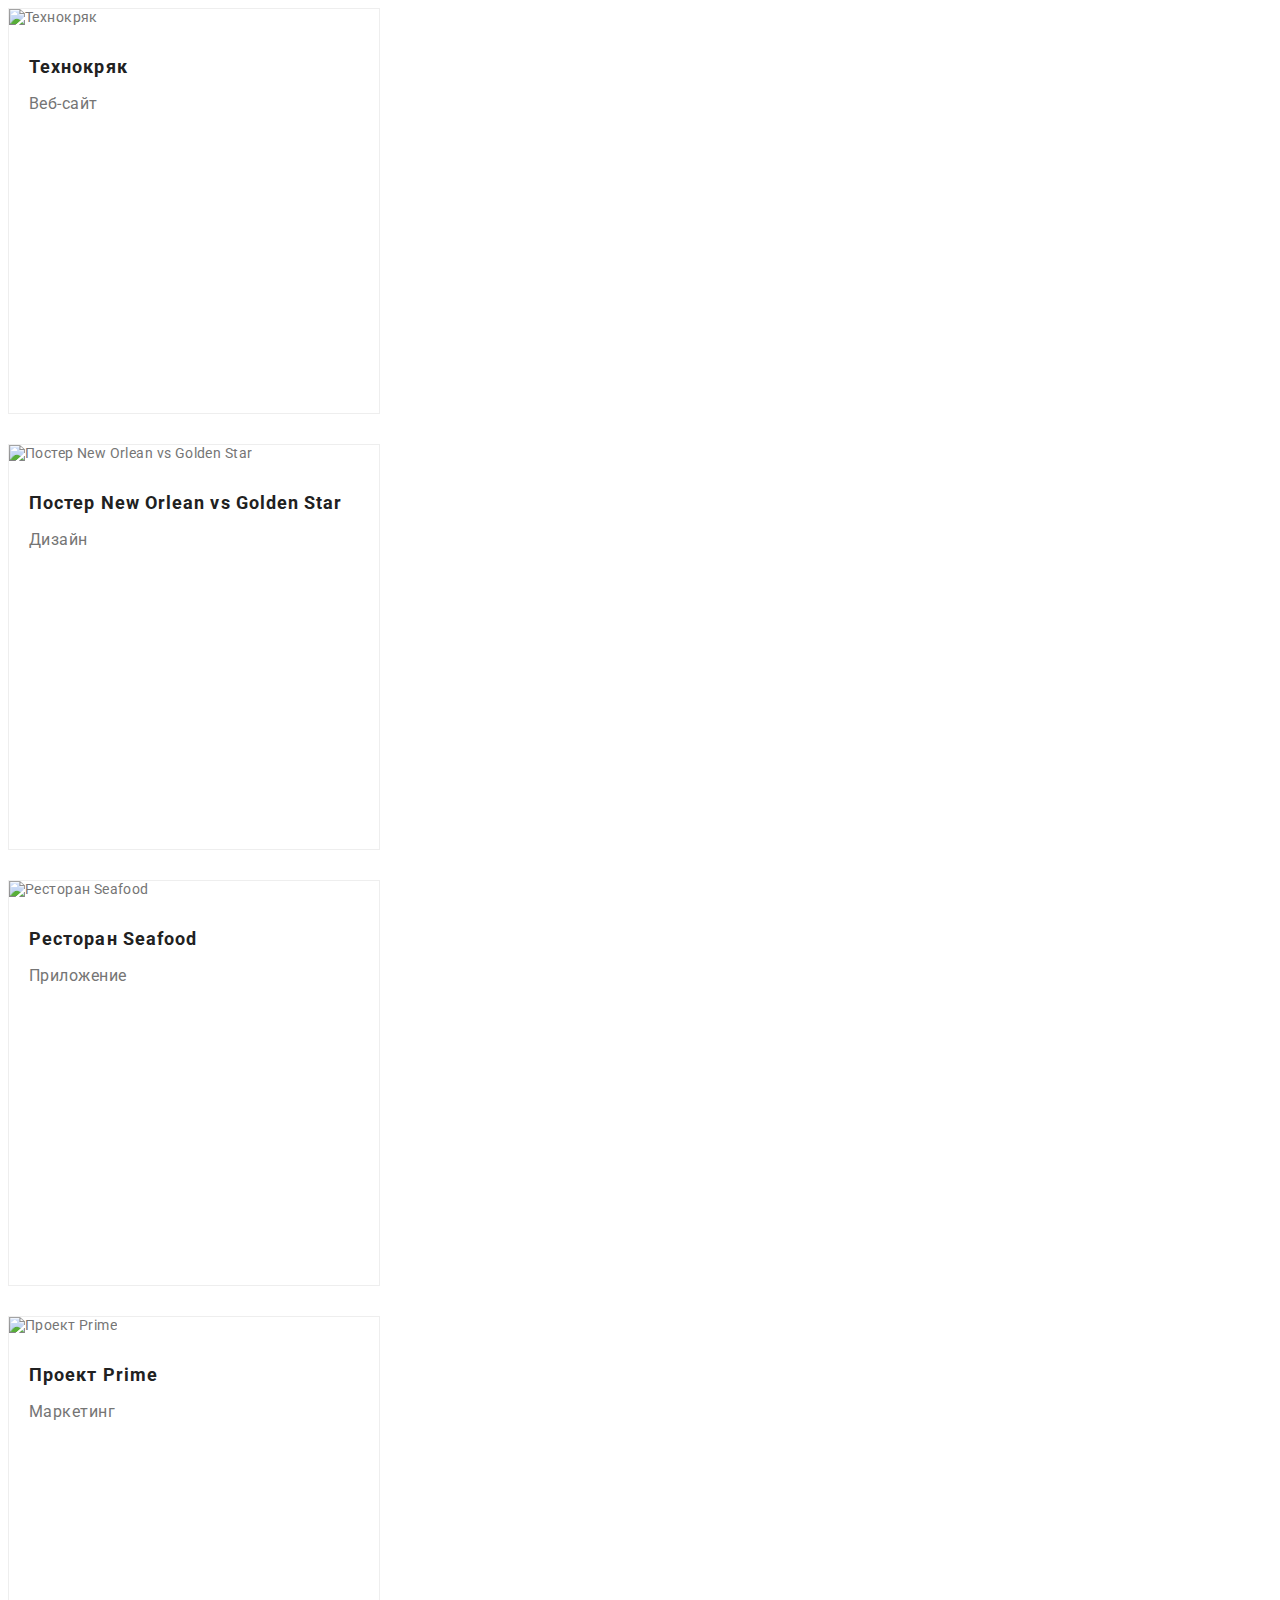
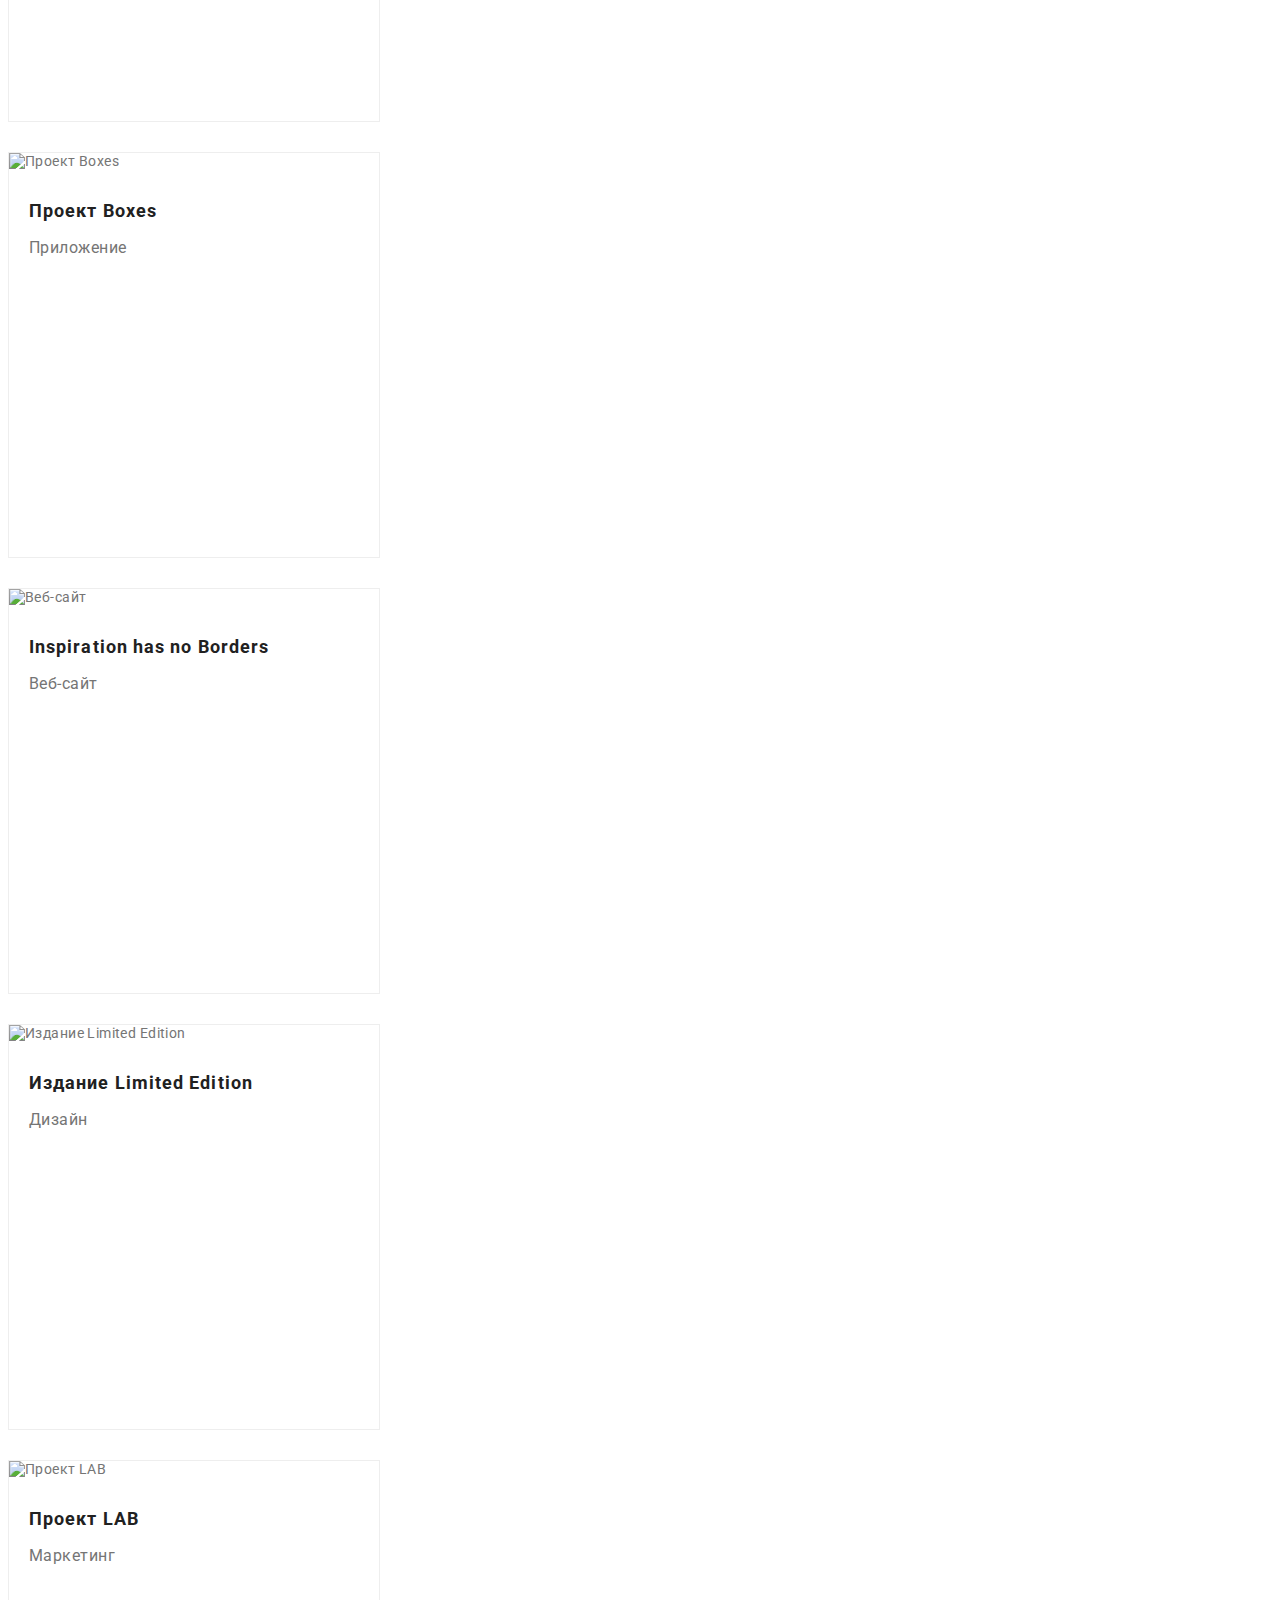
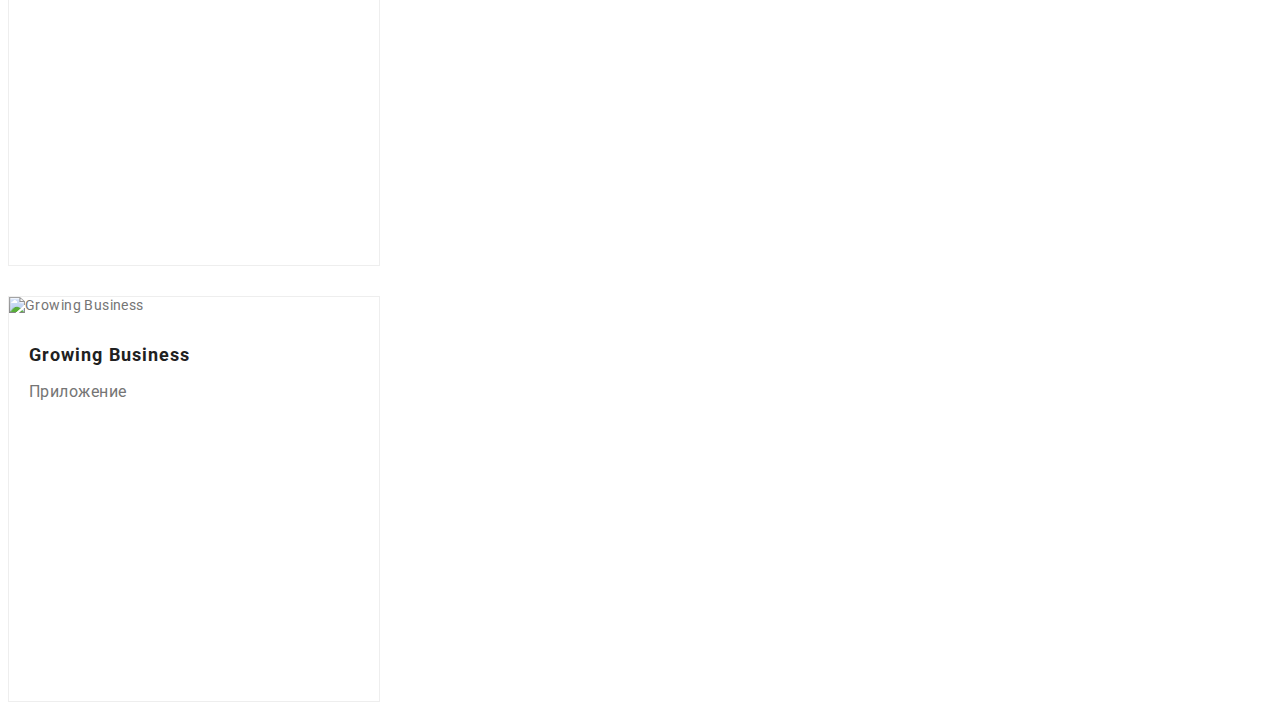
==== portfolio.html @ f674609f "перші секції" ====
<!DOCTYPE html>
<html lang="ru">

<head>
    <meta charset="UTF-8">
    <meta http-equiv="X-UA-Compatible" content="IE=edge">
    <meta name="viewport" content="width=device-width, initial-scale=1.0">
    <title>Портфолио</title>
    <link rel="preconnect" href="https://fonts.googleapis.com">
    <link rel="preconnect" href="https://fonts.gstatic.com" crossorigin>
    <link href="https://fonts.googleapis.com/css2?family=Raleway:wght@700&family=Roboto:wght@400;500;700;900&display=swap" rel="stylesheet">
    <link rel="stylesheet" href="https://cdnjs.cloudflare.com/ajax/libs/modern-normalize/1.1.0/modern-normalize.min.css" integrity="sha512-wpPYUAdjBVSE4KJnH1VR1HeZfpl1ub8YT/NKx4PuQ5NmX2tKuGu6U/JRp5y+Y8XG2tV+wKQpNHVUX03MfMFn9Q==" crossorigin="anonymous" referrerpolicy="no-referrer"
    />
    <link rel="stylesheet" href="./css/style.css">
    <link rel="stylesheet" href="./css/main.min.css">
</head>

<body>
    <!--------------------------------- HEADER ------------->
    <!-- <header class="header">
        <div class="container">
            <a href="./index.html" class="header__logo logo link">
                <span class="header__logo__style"> Web</span>Studio
            </a>
            <nav class="navigation">
                <ul class="menu-list list">
                    <li class=" menu-list__item ">
                        <a href="./index.html" class="menu-list__link link ">Студия</a>
                    </li>
                    <li class=" menu-list__item ">
                        <a href="./portfolio.html" class="menu-list__link link current">Портфолио </a>
                    </li>
                    <li class=" menu-list__item">
                        <a href="" class="menu-list__link link">Контакты </a>
                    </li>
                </ul>
            </nav>
            <ul class="connect list">
                <li class="connect__item">
                    <a href="mailto:info@devstudio.com" class="connect__mail link ">
                        <svg class="header-letter" width="16" height="12">
                            <use href="./images/icons.svg#icon-letter"></use>
                        </svg>info@devstudio.com</a>
                </li>
                <li class="connect__item">
                    <a href="Tel:+380961111111" class="connect__tel link ">
                        <svg class="header-letter" width="10" height="16">
                            <use href="./images/icons.svg#icon-phone"></use>
                        </svg> +380961111111 </a>
                </li>
            </ul>
        </div>
    </header>  -->
    <!---------------------------CATALOG ---------------------------------------->
    <main>
        <!-- <section class="catalog">
            <div class="container">
                <ul class="catalog-list list">
                    <li class="catalog-list__item"> 
                        <button type="button" class="catalog-list__btn">Все</button>
                    </li>
                    <li class="catalog-list__item"> 
                        <button type="button" class="catalog-list__btn">Веб-сайты</button>
                    </li>
                    <li class="catalog-list__item"> 
                        <button type="button" class="catalog-list__btn">Приложения</button>
                    </li>
                    <li class="catalog-list__item"> 
                        <button type="button" class="catalog-list__btn">Дизайн</button>
                    </li>
                    <li class="catalog-list__item"> 
                        <button type="button" class="catalog-list__btn">Маркетинг</button>
                    </li>
                </ul> -->
<!-- ------------------------------PROGECT------------------------------- -->
                <ul class="projects-list list">
                    <li class="projects-list__item">
                        <div class="projects-content">
                        <img src="./images/portfolio1.jpg" alt="Технокряк" width=370>
                        <p class="projects-content__text">Ресурс предлагает комплексные предложения
                             с разным уровнем функционала и сервисов. Все это позволит 
                             посетителю получить исчерпывающие сведения о компании или частном лице.</p>
                        </div>
                        <div class="projects-name">
                            <h2 class="projects-name__tittle">Технокряк</h2>
                            <p class="projects-name__text">Веб-сайт</p>
                        </div>

                    </li>
                    <li class="projects-list__item">
                         <div class="projects-content">
                             <img src=" ./images/portfolio2.jpg " alt="Постер New Orlean vs Golden Star" width=370>
                         <p class="projects-content__text">Ресурс предлагает комплексные предложения 
                             с разным уровнем функционала и сервисов. Все это позволит посетителю 
                             получить исчерпывающие сведения о компании или частном лице.</p>
                    </div>
                        
                        <div class="projects-name">
                            <h2 class="projects-name__tittle">Постер New Orlean vs Golden Star</h2>
                            <p class="projects-name__text">Дизайн</p>
                        </div>
                    </li>

                    <li class="projects-list__item">
                        <div class="projects-content">
                            <img src="./images/portfolio3.jpg" alt="Ресторан Seafood" width=370>
                            <p class="projects-content__text">Ресурс предлагает комплексные 
                                предложения с разным уровнем функционала и сервисов. Все это позволит
                                 посетителю получить исчерпывающие сведения о компании или частном лице.</p>
                    </div>
                        <div class="projects-name">
                            <h2 class="projects-name__tittle">Ресторан Seafood</h2>
                            <p class="projects-name__text">Приложение</p>
                        </div>
                    </li>

                    <li class="projects-list__item">
                        <div class="projects-content"> 
                            <img src=" ./images/portfolio4.jpg " alt=" Проект Prime" width=370>
                        <p class="projects-content__text">Ресурс предлагает комплексные 
                            предложения с разным уровнем функционала и сервисов. Все это позволит
                             посетителю получить исчерпывающие сведения о компании или частном лице.</p>
                        </div>
                        <div class="projects-name">
                            <h2 class="projects-name__tittle">Проект Prime</h2>
                            <p class="projects-name__text">Маркетинг</p>
                        </div>
                    </li>

                    <li class="projects-list__item">
                        <div class="projects-content">
                            <img src="./images/portfolio5.jpg" alt="Проект Boxes" width=370>
                        <p class="projects-content__text">Ресурс предлагает комплексные
                             предложения с разным уровнем функционала и сервисов. Все 
                             это позволит посетителю получить исчерпывающие сведения о 
                             компании или частном лице.</p>
                        </div>
                        <div class="projects-name">
                            <h2 class="projects-name__tittle">Проект Boxes</h2>
                            <p class="projects-name__text">Приложение</p>
                        </div>
                    </li> 
                    <li class="projects-list__item">
                    <div class="projects-content">
                        <img src=" ./images/portfolio6.jpg " alt="Веб-сайт " width=370>
                    <p class="projects-content__text">Ресурс предлагает комплексные
                         предложения с разным уровнем функционала и сервисов. Все это
                          позволит посетителю получить исчерпывающие сведения
                           о компании или частном лице.</p>
                     </div>
                        <div class="projects-name">
                            <h2 class="projects-name__tittle">Inspiration has no Borders</h2>
                            <p class="projects-name__text">Веб-сайт</p>
                        </div>
                    </li>

                    <li class="projects-list__item">
                        <div class="projects-content">
                            <img src="./images/portfolio7.jpg" alt="Издание Limited Edition" width=370>
                        <p class="projects-content__text">Ресурс предлагает 
                            комплексные предложения с разным уровнем функционала и
                             сервисов. Все это позволит посетителю получить исчерпывающие
                              сведения о компании или частном лице.</p>
                        </div>
                        <div class="projects-name">
                            <h2 class="projects-name__tittle">Издание Limited Edition</h2>
                            <p class="projects-name__text">Дизайн</p>
                        </div>
                    </li>

                    <li class="projects-list__item">
                        <div class="projects-content">
                            <img src=" ./images/portfolio8.jpg " alt="Проект LAB" width=370>
                            <p class="projects-content__text">Ресурс предлагает комплексные
                                 предложения с разным уровнем функционала и сервисов. Все это
                                  позволит посетителю получить исчерпывающие сведения о компании
                                   или частном лице.</p>
                            </div>
                        
                        <div class="projects-name">
                            <h2 class="projects-name__tittle">Проект LAB</h2>
                            <p class="projects-name__text">Маркетинг</p>
                        </div>
                    </li>

                    <li class="projects-list__item">
                        <div class="projects-content">
                            <img src="./images/portfolio9.jpg" alt="Growing Business" width=370>
                            <p class="projects-content__text">Ресурс предлагает комплексные 
                                предложения с разным уровнем функционала и сервисов. Все это 
                                позволит посетителю получить исчерпывающие сведения о компании
                                 или частном лице.</p>
                             </div>
                        <div class="projects-name">
                            <h2 class="projects-name__tittle">Growing Business</h2>
                            <p class="projects-name__text">Приложение</p>
                        </div>
                    </li>
                </ul>
            </div>
        </section>

    </main>
    <!-----------------------------FOOTER-CONTACTS---------------->
    <!-- <footer class="footer">
        <div class=" container">
            <div class="contact">
                <a href="./index.html" class="footer__logo link">
                    <span class="footer__logo__style"> Web</span>Studio
                </a>
                <address class="address ">
                    <ul class="address-list list">
                        <li class="address-list__item">
                            <a href="https://goo.gl/maps/p9jRP7iRodz7BPSg7
                    " class="address-list__item__link link" target="_blank">
                                г. Киев, пр-т Леси Украинки, 26
                            </a>
                        </li>
                        <li class="address-list__item">
                            <a href="mailto:info@devstudio.com" class="address-list__mail-link link ">
                                info@devstudio.com
                            </a>
                        </li>
                        <li class="address-list__item">
                            <a href="Tel:+380961111111" class="address-list__tel-link link">
                                +380961111111
                            </a>
                        </li>
                    </ul>
                </address>
            </div> 
            <!-- ------------------------------------FOOTER-CONTACTS-ICONS-------------------- --------- -->
            <!-- <div class="contacts-icons">
                <h2 class="contacts-icons__tittle">присоединяйтесь</h2>
                <ul class="contacts-icons-list list">
                    <li class="contacts-icons-list__item">
                        <a href="" class="contacts-icons-list__link link">
                            <svg width="20" height="20">
                                <use href="./images/icons.svg#icon-instagram">
                                </use>
                            </svg></a>
                    </li>
                    <li class="contacts-icons-list__item">
                        <a href="" class="contacts-icons-list__link link">
                            <svg width="20" height="20">
                                <use href="./images/icons.svg#icon-twitter">
                                </use>
                            </svg></a>
                    </li>
                    <li class="contacts-icons-list__item">
                        <a href="" class="contacts-icons-list__link link">
                            <svg width="20" height="20">
                                <use href="./images/icons.svg#icon-facebook">
                                </use>
                            </svg></a>
                    </li>
                    <li class="contacts-icons-list__item">
                        <a href="" class="contacts-icons-list__link link">
                            <svg width="20" height="20">
                                <use href="./images/icons.svg#icon-linkedin">
                                </use>
                            </svg></a>
                    </li>
            <!-- </div>
            <!-- --------------------------------SUBSCRIBE------------------------------- -->
            <!-- <div class="subscribe">
                <form class="subscribe-form ">
                    <div class="subscribe-mail">
                        <label for="subscribe-mail" class="subscribe-mail__label">Подпишитесь на рассылку</label>
                        <input class="subscribe-mail__input" type="email" name="email" id="subscribe-mail" autofocus
                            required placeholder="E-mail">
                    </div>
                    <button type="submit" class="subscribe-form__button">Подписаться
                        <svg class="subscribe-form__icon" width="24" height="24">
                            <use href="./images/icons.svg#icon-telegram"></use>
                        </svg>
                    </button>
                </form>
            </div>
        </div>
    </footer> --> 
</body>

</html>
---- css/main.min.css ----
:root{--header-color: #ffffff;--first-tittle-color: #ffffff;--second-tittle-color: #212121;--text-tittle-color: #757575;--accent-color: #2196f3;--basic-color: #2f303a;--contacts-color: rgba(255, 255, 255, 0.6);--background-team: #F5F4FA;--icon: #AFB1B8;--border-color-one: rgba(33, 33, 33, 0.2);--first-item-color: #EEEEEE}p,h1,h2,h3,h4,h5,h6{margin:0}ul,ol{margin:0;padding:0}button{cursor:pointer}.container{width:100%;padding-left:15px;padding-right:15px;margin:0 auto}@media screen and (min-width: 480px){.container{max-width:480px}}@media screen and (min-width: 768px){.container{max-width:768px}}@media screen and (min-width: 1200px){.container{max-width:1200px}}body{font-family:"Roboto", sans-serif;color:var(--text-tittle-color);letter-spacing:0.03em;font-size:14px;background-color:var(--first-tittle-color)}.list{list-style:none}.link{text-decoration:none}.header{padding-top:24px;padding-bottom:25px;min-height:80px;border-bottom:1px solid #ECECEC}.header .container,.header .navigation{display:flex;align-items:center}.navigation{display:none}.header__logo{font-family:'Raleway';font-weight:700;font-size:26px;line-height:1.19;margin-right:93px;color:var(--second-tittle-color)}.header__logo__style{color:var(--accent-color)}.menu-list{display:flex;margin-left:auto}.menu-list__item:not(:last-child){margin-right:50px}.menu-list__link{font-weight:500;font-size:14px;line-height:1.14;letter-spacing:0.02em;color:var(--second-tittle-color);transition:color 250ms cubic-bezier(0.4, 0, 0.2, 1)}.menu-list__link:hover,.menu-list__link:focus{color:var(--accent-color)}.current{position:relative}.current:after{display:block;content:"";width:100%;height:4px;position:absolute;bottom:-33px;background-color:var(--accent-color);color:var(--accent-color);transition:fill 250ms cubic-bezier(0.4, 0, 0.2, 1)}.header-letter{margin-right:10px;fill:currentColor}.connect{display:flex;margin-left:auto}.connect{display:none}.connect__mail,.connect__tel{font-weight:500;font-size:14px;line-height:1.14;letter-spacing:0.02em;display:flex;color:var(--text-tittle-color);transition:color 250ms cubic-bezier(0.4, 0, 0.2, 1)}.connect__mail{margin-right:30px}.connect__mail:hover,.connect__mail:focus{color:var(--accent-color)}.connect__tel:hover,.connect__tel:focus{color:var(--accent-color)}.hero{padding-top:118px;padding-bottom:118px;background-image:linear-gradient(to top, rgba(47,48,58,0.4), rgba(47,48,58,0.4)),url(../images/hero-mobile-1x-min.jpg);max-width:1600px;background-repeat:no-repeat;background-position:center;background-size:cover;margin-left:auto;margin-right:auto}@media (min-device-pixel-ratio: 2), (min-resolution: 192dpi), (min-resolution: 2dppx){.hero{background-image:linear-gradient(to top, rgba(47,48,58,0.4), rgba(47,48,58,0.4)),url(../images/hero-mobile-2x-min.jpg)}}@media screen and (min-width: 768px){.hero{background-image:linear-gradient(to top, rgba(47,48,58,0.4), rgba(47,48,58,0.4)),url(../images/hero-tablet-1x-min.jpg)}}@media screen and (min-width: 768px) and (min-device-pixel-ratio: 2), screen and (min-width: 768px) and (min-resolution: 192dpi), screen and (min-width: 768px) and (min-resolution: 2dppx){.hero{background-image:linear-gradient(to top, rgba(47,48,58,0.4), rgba(47,48,58,0.4)),url(../images/hero-tablet-2x-min.jpg)}}@media screen and (min-width: 1200px){.hero{padding-top:200px;padding-bottom:200px;background-image:linear-gradient(to top, rgba(47,48,58,0.4), rgba(47,48,58,0.4)),url(../images/hero-desck-top-1x-min.jpg)}}@media screen and (min-width: 1200px) and (min-device-pixel-ratio: 2), screen and (min-width: 1200px) and (min-resolution: 192dpi), screen and (min-width: 1200px) and (min-resolution: 2dppx){.hero{background-image:linear-gradient(to top, rgba(47,48,58,0.4), rgba(47,48,58,0.4)),url(../images/hero-desck-top-2x-min.jpg)}}.hero__tittle{font-weight:900;font-size:26px;line-height:1.62;text-align:center;letter-spacing:0.06em;text-transform:uppercase;max-width:360px;margin-left:auto;margin-right:auto;margin-bottom:30px;color:var(--first-tittle-color)}@media screen and (min-width: 1200px){.hero__tittle{font-size:44px;line-height:1.36;max-width:696px}}.hero__btn{font-weight:700;font-size:16px;line-height:1.88;display:block;align-items:center;text-align:center;letter-spacing:0.06em;margin-left:auto;margin-right:auto;background:var(--accent-color);box-shadow:0px 4px 4px rgba(0,0,0,0.15);border-radius:4px;border:none;min-width:200px;height:50px;color:var(--first-tittle-color)}.backdrop{position:fixed;width:100%;height:100%;background:rgba(0,0,0,0.2);top:0;opacity:1;transition:opacity 250ms cubic-bezier(0.4, 0, 0.2, 1),visibility 250ms cubic-bezier(0.4, 0, 0.2, 1)}.modal{padding-left:41px;padding-top:40px;padding-right:39px;padding-bottom:40px;position:absolute;top:50%;left:50%;transform:translate(-50%, -50%);width:528px;min-height:581px;background:var(--first-tittle-color);box-shadow:0px 1px 3px rgba(0,0,0,0.12),0px 1px 1px rgba(0,0,0,0.14),0px 2px 1px rgba(0,0,0,0.2);border-radius:4px}.modal__icon-vector:hover,.modal__icon-vector:focus{fill:var(--accent-color)}.is-hidden{opacity:0;pointer-events:none;visibility:hidden}.modal__button{position:absolute;right:8px;top:10px;width:30px;height:30px;background:var(--first-tittle-color);border:1px solid rgba(0,0,0,0.1);box-sizing:border-box;border-radius:100%;display:flex;align-items:center;justify-content:center}.modal__tittle{margin-bottom:12px;font-weight:700;font-size:20px;line-height:1, 15;text-align:center;color:var(--second-tittle-color);text-align:center}.field{margin-bottom:10px}.field__label{font-weight:400;font-size:12px;line-height:1, 6;letter-spacing:0.01em;color:var(--text-tittle-color)}.wrap{margin-top:4px;position:relative}.wrap__input{width:448px;height:40px;border:1px solid var(--border-color-one);box-sizing:border-box;border-radius:4px;padding-left:30px;padding-top:11px;padding-bottom:11px;outline:none}.wrap__input:focus{border-color:var(--accent-color)}.wrap__icon{position:absolute;left:8px;top:50%;transform:translateY(-50%)}.wrap__input:focus+.wrap__icon{fill:var(--accent-color)}.field__coment{margin-top:4px;padding-left:16px;padding-top:12px;width:448px;height:120px;border:1px solid var(--border-color-one);box-sizing:border-box;resize:none}.field__coment:focus{outline-color:var(--accent-color)}.license{display:flex;justify-content:center;margin:0 auto;margin-top:20px;margin-bottom:30px;width:100%;line-height:1.71}.license__icon{box-shadow:0px 1px 3px rgba(0,0,0,0.12),0px 1px 1px rgba(0,0,0,0.14),0px 2px 1px rgba(0,0,0,0.2);border-radius:4px;border:2px solid var(--second-tittle-color);fill:transparent}.license__input{-webkit-appearance:none;-moz-appearance:none;appearance:none}.license__input:checked+.license__icon{background-color:var(--accent-color);border:none;fill:var(--first-tittle-color)}.license__link{color:var(--accent-color)}.order__btn{margin:0 auto;color:var(--first-tittle-color);background-color:var(--accent-color);box-shadow:0px 4px 4px rgba(0,0,0,0.15);border-radius:4px;border:none;font-weight:700;font-size:16px;line-height:1.88;display:block;align-items:center;text-align:center;letter-spacing:0.06em;padding:10px 55px}.advantage{padding-top:60px;padding-bottom:60px}@media screen and (min-width: 1200px){.advantage{padding-top:94px;padding-bottom:94px}}.advantage-list{margin-bottom:-30px}@media screen and (min-width: 768px){.advantage-list{display:flex;margin-right:-30px;flex-wrap:wrap}}.advantage-list__item{margin-bottom:30px}@media screen and (min-width: 768px){.advantage-list__item{width:calc(100% / 2 - 30px);margin-right:30px}}@media screen and (min-width: 1200px){.advantage-list__item{width:calc(100% / 4 - 30px)}}.advantage-icons{height:120px;background:var(--background-team);border-radius:4px;display:flex;align-items:center;justify-content:center;margin-bottom:30px}.advantage-list__item__tittle{line-height:1.14;text-transform:uppercase;font-size:14px;letter-spacing:0.03em;color:var(--second-tittle-color);margin-bottom:10px;text-align:center}@media screen and (min-width: 768px){.advantage-list__item__tittle{text-align:left}}.advantage-list__item__sub-tittle{font-size:14px;line-height:1.71;letter-spacing:0.03em;color:var(--text-tittle-color)}.work{padding-bottom:94px}.work__tittle{margin-bottom:50px;font-size:36px;line-height:1.16;text-align:center;color:var(--second-tittle-color)}.work-list{display:flex;position:relative}.work-list__text{bottom:5px;width:370px;height:70px;padding-top:27px;padding-bottom:27px;position:absolute;font-style:normal;font-weight:700;font-size:14px;line-height:1.14;text-align:center;text-transform:uppercase;background:rgba(47,48,58,0.8);color:var(--first-tittle-color)}.work-list__item:not(:last-child){margin-right:30px}.team{min-height:648px;background:var(--background-team);padding-bottom:94px;padding-top:94px}.team__tittle{margin-bottom:50px;font-size:36px;line-height:1.16;text-align:center;color:var(--second-tittle-color)}.team-list{display:flex}.team-list__item{background-color:var(--first-tittle-color);max-width:270px;min-height:368px;box-shadow:0px 1px 3px rgba(0,0,0,0.12),0px 1px 1px rgba(0,0,0,0.14),0px 2px 1px rgba(0,0,0,0.2);border-radius:0px 0px 4px 4px}.team-list__item:not(:last-child){margin-right:30px}.team-name{padding-top:30px;padding-bottom:30px}.team-name__tittle{font-weight:500;font-size:16px;line-height:1.18;text-align:center;color:var(--second-tittle-color)}.team-name__sub-text{margin-top:10px;font-size:16px;line-height:1.18;text-align:center}.icons-list{margin:16px 32px 0 32px;display:flex;justify-content:center}.icons-list:not(:last-child){margin-right:10px}.icons-list__link{display:flex;justify-content:center;align-items:center;border-radius:50%;width:44px;height:44px;fill:var(--icon);transition:fill 250ms cubic-bezier(0.4, 0, 0.2, 1),background-color 250ms cubic-bezier(0.4, 0, 0.2, 1)}.icons-list__link:hover,.icons-list__link:focus{fill:var(--first-tittle-color);background-color:var(--accent-color)}.clients{padding-top:94px;padding-bottom:94px}.clients__tittle{font-weight:700;font-size:36px;line-height:1.16;text-align:center;color:var(--second-tittle-color);margin-bottom:50px}.clients-list{display:flex;justify-content:center}.clients-list__item:not(:last-child){margin-right:30px}.clients-list__link{width:170px;height:92px;border:1px solid var(--icon);border-radius:4px;display:flex;justify-content:center;align-items:center;fill:var(--icon);transition:fill 250ms cubic-bezier(0.4, 0, 0.2, 1)}.clients-list__link:hover,.clients-list__link:focus{border:1px solid var(--accent-color);border-radius:4px;fill:var(--accent-color)}.footer{min-height:252px;padding-top:60px;padding-bottom:60px;background:var(--basic-color)}.footer>.container{display:flex}.footer__logo{font-family:'Raleway';font-weight:700;font-size:26px;line-height:1.19;color:var(--first-tittle-color)}.footer__logo__style{color:var(--accent-color)}.address{margin-top:20px}.address-list__item{margin-bottom:9px}.address-list__item__link{font-style:normal;font-size:14px;line-height:1.71;letter-spacing:0.03em;color:var(--first-tittle-color)}.address-list__item__link{margin-top:9px}.address-list__mail-link,.address-list__tel-link{font-style:normal;font-weight:400;font-size:14px;line-height:1.71;color:var(--contacts-color);transition:color 250ms cubic-bezier(0.4, 0, 0.2, 1)}.address-list__mail-link:hover,.address-list__mail-link:focus{color:var(--accent-color)}.address-list__tel-link:hover,.address-list__tel-link:focus{color:var(--accent-color)}.contacts-icons__tittle{font-size:14px;line-height:1.14;text-transform:uppercase;color:var(--first-tittle-color)}.contacts-icons-list{display:flex}.contacts-icons-list{margin-top:20px}.contacts-icons{width:206px;height:80px;margin-left:70px}.contacts-icons-list__item:not(:last-child){margin-right:10px}.contacts-icons-list__link{display:flex;justify-content:center;align-items:center;width:44px;height:44px;border-radius:50%;background-color:rgba(255,255,255,0.1);fill:var(--first-tittle-color);transition:color 250ms cubic-bezier(0.4, 0, 0.2, 1),background-color 250ms cubic-bezier(0.4, 0, 0.2, 1)}.contacts-icons-list__link:hover,.contacts-icons-list__link:focus{background-color:var(--accent-color)}.subscribe{margin-left:93px}.subscribe-form{display:flex;align-items:flex-end}.subscribe-mail{display:flex;flex-direction:column}.subscribe-mail__label{margin-bottom:20px;font-family:'Roboto';font-style:normal;font-weight:700;font-size:14px;line-height:16px;letter-spacing:0.03em;text-transform:uppercase;color:var(--first-tittle-color)}.subscribe-mail__input{min-width:358px;height:50px;border:1px solid rgba(255,255,255,0.3);filter:drop-shadow(0px 4px 4px rgba(0,0,0,0.15));border-radius:4px;background-color:transparent;padding-left:16px;font-family:'Roboto';font-style:normal;font-weight:400;font-size:16px;line-height:1.25;display:flex;align-items:center;letter-spacing:0.03em;color:var(--first-tittle-color)}.subscribe-mail__input::placeholder{font-family:'Roboto';font-style:normal;font-weight:400;font-size:16px;line-height:1.25;display:flex;align-items:center;letter-spacing:0.03em;color:rgba(255,255,255,0.6)}.subscribe-form__button{position:relative;margin-left:12px;height:50px;padding:10px 29px;padding-right:62px;background-color:var(--accent-color);border-radius:4px;font-family:'Roboto';font-style:normal;font-weight:700;font-size:16px;line-height:1.88;display:flex;align-items:center;text-align:center;letter-spacing:0.06em;border:none;color:var(--first-tittle-color)}.subscribe-form__icon{right:28px;top:13px;position:absolute;fill:var(--first-tittle-color);background-size:contain}.field{margin-bottom:10px}.field__label{font-weight:400;font-size:12px;line-height:1, 6;letter-spacing:0.01em;color:var(--text-tittle-color)}.wrap{margin-top:4px;position:relative}.wrap__input{width:448px;height:40px;border:1px solid var(--border-color-one);box-sizing:border-box;border-radius:4px;padding-left:30px;padding-top:11px;padding-bottom:11px;outline:none}.wrap__input:focus{border-color:var(--accent-color)}.wrap__icon{position:absolute;left:8px;top:50%;transform:translateY(-50%)}.wrap__input:focus+.wrap__icon{fill:var(--accent-color)}.field__coment{margin-top:4px;padding-left:16px;padding-top:12px;width:448px;height:120px;border:1px solid var(--border-color-one);box-sizing:border-box;resize:none}.field__coment:focus{outline-color:var(--accent-color)}.license{display:flex;justify-content:center;margin:0 auto;margin-top:20px;margin-bottom:30px;width:100%;line-height:1.71}.license__icon{box-shadow:0px 1px 3px rgba(0,0,0,0.12),0px 1px 1px rgba(0,0,0,0.14),0px 2px 1px rgba(0,0,0,0.2);border-radius:4px;border:2px solid var(--second-tittle-color);fill:transparent}.license__input{-webkit-appearance:none;-moz-appearance:none;appearance:none}.license__input:checked+.license__icon{background-color:var(--accent-color);border:none;fill:var(--first-tittle-color)}.license__link{color:var(--accent-color)}.order__btn{margin:0 auto;color:var(--first-tittle-color);background-color:var(--accent-color);box-shadow:0px 4px 4px rgba(0,0,0,0.15);border-radius:4px;border:none;font-weight:700;font-size:16px;line-height:1.88;display:block;align-items:center;text-align:center;letter-spacing:0.06em;padding:10px 55px}.catalog{padding-top:94px;padding-bottom:94px}.catalog-list{margin-bottom:50px;display:flex;justify-content:center}.catalog-list__item:not(:last-child){margin-right:8px}.catalog-list__btn{padding:6px 22px;border:none;font-weight:500;font-size:16px;line-height:1.62;text-align:center;color:var(--second-tittle-color);background:var(--background-team);border-radius:4px;transition:fill 250ms cubic-bezier(0.4, 0, 0.2, 1),background-color 250ms cubic-bezier(0.4, 0, 0.2, 1)}.catalog-list__btn:hover,.catalog-list__btn:focus{box-shadow:0px 3px 1px rgba(0,0,0,0.1),0px 1px 2px rgba(0,0,0,0.08),0px 2px 2px rgba(0,0,0,0.12);border-radius:4px;color:var(--first-tittle-color);background-color:var(--accent-color)}.projects-list{margin-right:-30px;margin-bottom:-30px}.projects-list__item{flex-basis:calc(100% / 3 - 30px);margin-right:30px;margin-bottom:30px;border:1px solid var(--first-item-color);width:370px;min-height:404px;position:relative}.projects-list__item:hover{box-shadow:0px 1px 1px rgba(0,0,0,0.12),0px 4px 4px rgba(0,0,0,0.06),1px 4px 6px rgba(0,0,0,0.16)}.projects-list__item:hover:hover .projects-content__text{transform:translate(0)}.projects-content{overflow:hidden;position:relative}.projects-content__text{position:absolute;top:0;left:0;font-style:normal;font-weight:400;font-size:18px;line-height:1.56;padding-left:24px;padding-right:24px;padding-top:67px;padding-bottom:63px;color:var(--first-tittle-color);background:rgba(33,150,243,0.9);transform:translateY(100%);transition:transform 250ms cubic-bezier(0.4, 0, 0.2, 1)}.projects-list__item:nth-last-child(3n+1){margin-right:0}.projects-name{padding:24px 20px}.projects-name__tittle{font-weight:700;font-size:18px;line-height:2.0;letter-spacing:0.06em;margin-bottom:4px;color:var(--second-tittle-color)}.projects-name__text{font-weight:400;font-size:16px;line-height:1.88;letter-spacing:0.03em;color:var(--text-tittle-color)}
/*# sourceMappingURL=main.min.css.map */
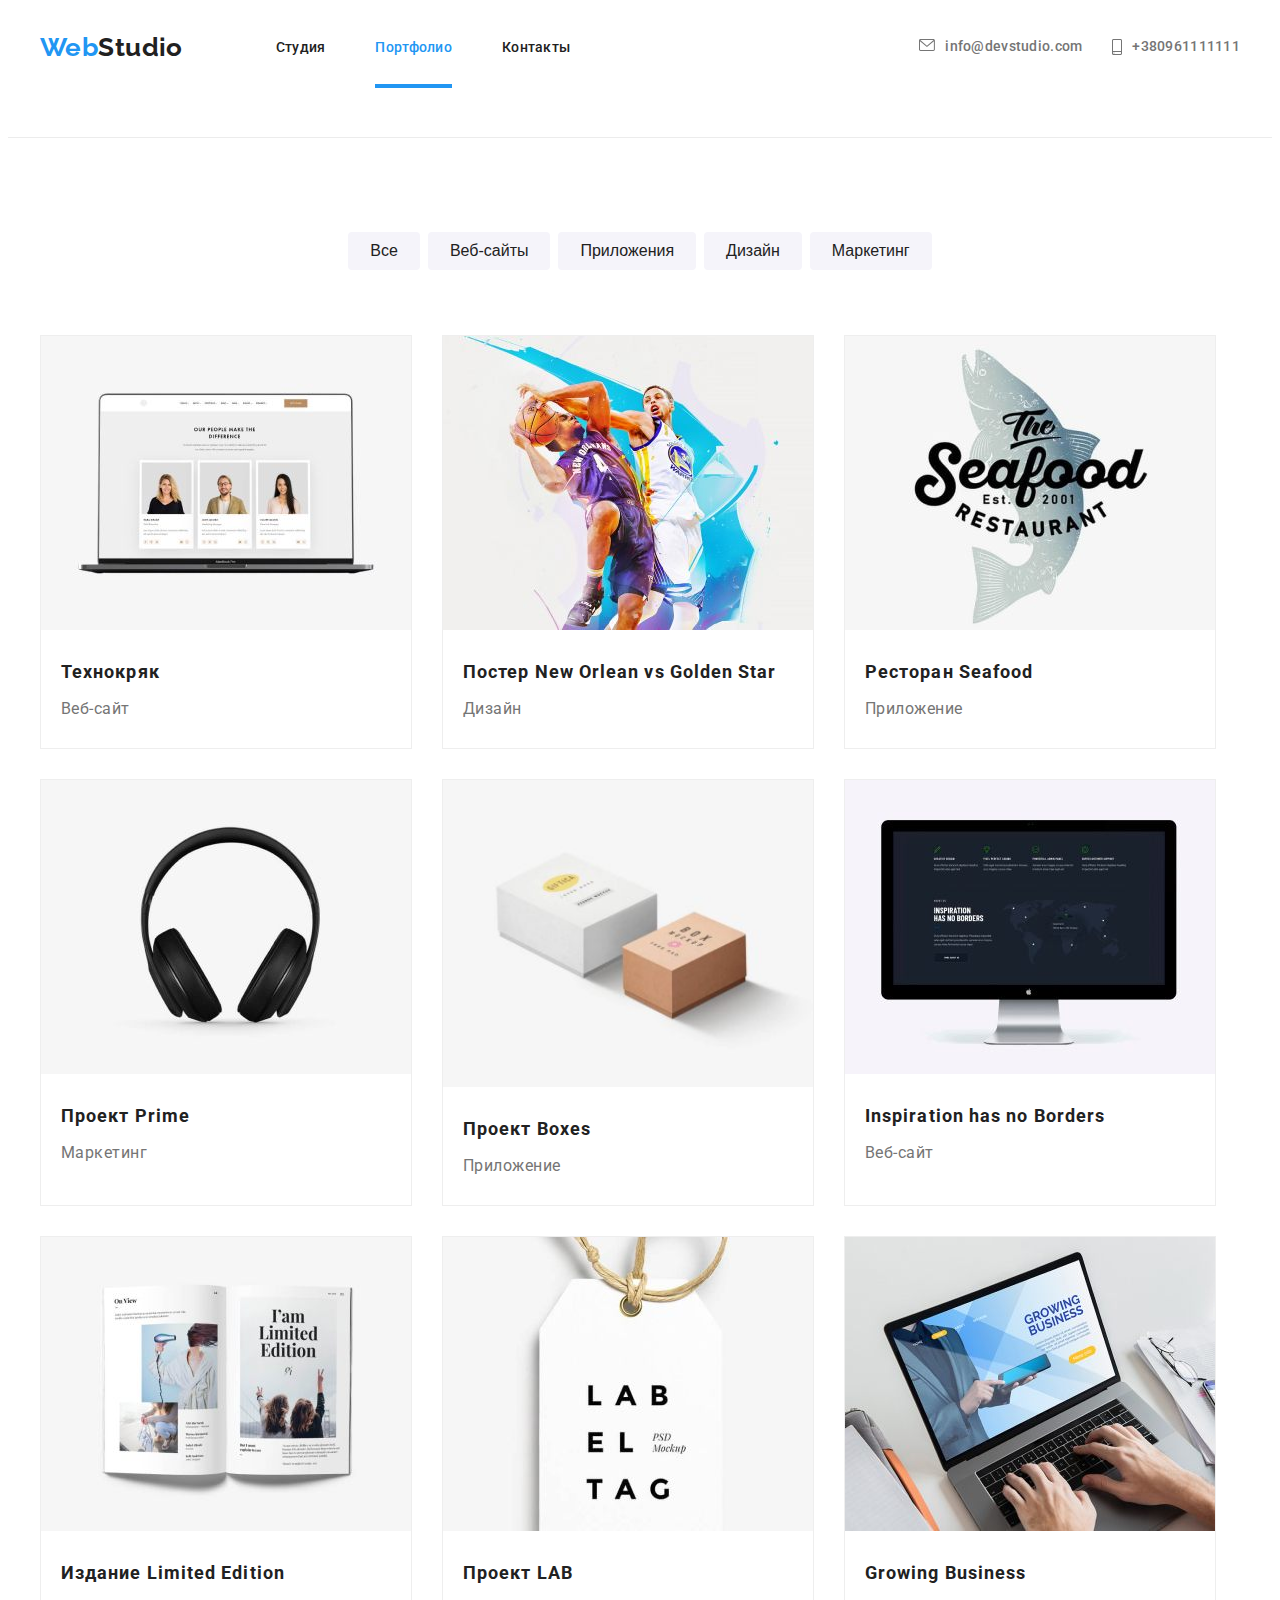
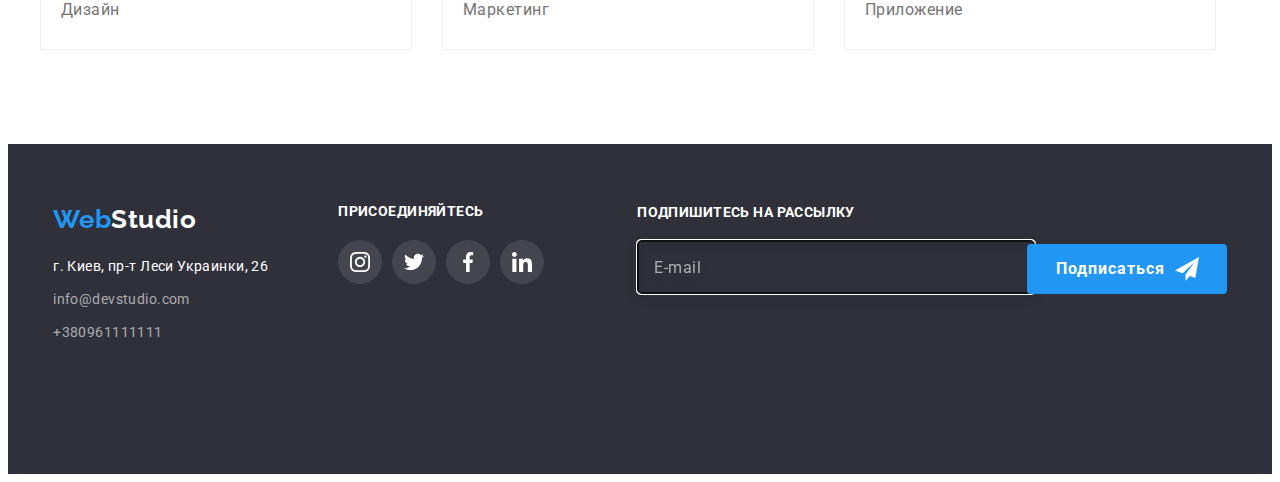
==== commit 8f920eb4: "доробив секції зжав фото" ====
--- a/portfolio.html
+++ b/portfolio.html
@@ -17,7 +17,7 @@
 
 <body>
     <!--------------------------------- HEADER ------------->
-    <!-- <header class="header">
+    <header class="header">
         <div class="container">
             <a href="./index.html" class="header__logo logo link">
                 <span class="header__logo__style"> Web</span>Studio
@@ -28,7 +28,7 @@
                         <a href="./index.html" class="menu-list__link link ">Студия</a>
                     </li>
                     <li class=" menu-list__item ">
-                        <a href="./portfolio.html" class="menu-list__link link current">Портфолио </a>
+                        <a href="./portfolio.html" class="menu-list__link link current ">Портфолио </a>
                     </li>
                     <li class=" menu-list__item">
                         <a href="" class="menu-list__link link">Контакты </a>
@@ -49,11 +49,77 @@
                         </svg> +380961111111 </a>
                 </li>
             </ul>
+            <button class="header-btn" type="submit">
+                <svg width="40" height="40">
+                    <use href="./images/icons.svg#icon-menu_40px-1"></use>
+                </svg>
+            </button>
         </div>
-    </header>  -->
+        <div class="mobile-menu is-hidden">
+            <div class="container">
+                <button class="mobile-menu-btn" type="submit">
+                    <svg width="40" height="40">
+                        <use href="./images/icons.svg#icon-close_40px-1"></use>
+                    </svg>
+                </button>
+                <nav class="mobile-menu__nav">
+                    <ul class="mobile-list list">
+                        <li class=" mobile-list__item ">
+                            <a href="./index.html" class="mobile-list__link link current">Студия</a>
+                        </li>
+                        <li class=" mobile-list__item ">
+                            <a href="./portfolio.html" class="mobile-list__link link ">Портфолио </a>
+                        </li>
+                        <li class=" mobile-list__item">
+                            <a href="" class="mobile-list__link link">Контакты </a>
+                        </li>
+                    </ul>
+                </nav>
+                <div class="mob-adress">
+                    <ul class="mobile-connect-list list">
+    
+                        <li class="mobile-connect-list__item">
+                            <a href="Tel:+380961111111" class="mobile-connect-list__tel link ">
+                                +380961111111 </a>
+    
+                        </li>
+                        <li class="mobile-connect-list__item">
+                            <a href="mailto:info@devstudio.com" class="mobile-connect-list__mail link ">
+                                info@devstudio.com</a>
+                        </li>
+                    </ul>
+                    <ul class="mob-soc-list list">
+                        <li class="mob-soc-list__item">
+                            <a href="" class="mob-soc-list__link link">Instagram</a>
+                        </li>
+                        <li class="mob-soc-list__item">
+                            <span></span>
+                        </li>
+                        <li class="mob-soc-list__item">
+                            <a href="" class="mob-soc-list__link link"> Twitter</a>
+                        </li>
+                        <li class="mob-soc-list__item">
+                            <span></span>
+                        </li>
+                        <li class="mob-soc-list__item">
+                            <a href="" class="mob-soc-list__link link"> Facebook</a>
+                        </li>
+                        <li class="mob-soc-list__item">
+                            <span></span>
+                        </li>
+                        <li class="mob-soc-list__item">
+                            <a href="" class="mob-soc-list__link link"> LinkedIn</a>
+                        </li>
+                    </ul>
+                </div>
+            </div>
+    
+        </div>
+    
+    </header>
     <!---------------------------CATALOG ---------------------------------------->
     <main>
-        <!-- <section class="catalog">
+         <section class="catalog">
             <div class="container">
                 <ul class="catalog-list list">
                     <li class="catalog-list__item"> 
@@ -71,12 +137,21 @@
                     <li class="catalog-list__item"> 
                         <button type="button" class="catalog-list__btn">Маркетинг</button>
                     </li>
-                </ul> -->
+                </ul> 
 <!-- ------------------------------PROGECT------------------------------- -->
                 <ul class="projects-list list">
                     <li class="projects-list__item">
                         <div class="projects-content">
-                        <img src="./images/portfolio1.jpg" alt="Технокряк" width=370>
+                            <picture>
+                                <source srcset="./images/compressjpgdesck-top-tehnokriak-1x.jpg 1x, ./images/compressjpgdesck-top-tehnokriak-2x.jpg 2x"
+                                    media="(min-width:1200px)">
+                                <source srcset="./images/compressjpgtablet-tehnokriak-1x.jpg 1x, ./images/compressjpgtablet-tehnokriak-2x.jpg 2x" 
+                                media="(min-width:768px)">
+                                <source srcset="./images/compressjpgmobile-tehnokriak-1x.jpg 1x, ./images/compressjpgmobile-tehnokriak-2x.jpg 2x" 
+                                media="(min-width:480px)">
+                                <img src="./images/compressjpgdesck-top-tehnokriak-1x.jpg 1x" alt="Технокряк">
+                            </picture>
+                        <!-- <img src="./images/portfolio1.jpg" alt="Технокряк" width=370> -->
                         <p class="projects-content__text">Ресурс предлагает комплексные предложения
                              с разным уровнем функционала и сервисов. Все это позволит 
                              посетителю получить исчерпывающие сведения о компании или частном лице.</p>
@@ -88,8 +163,17 @@
 
                     </li>
                     <li class="projects-list__item">
+                        <picture>
+                            <source srcset="./images/compressjpgdesck-top-posterorlean-1x.jpg 1x, ./images/compressjpgdesck-top-posterorlean-2x.jpg 2x"
+                                media="(min-width:1200px)">
+                            <source srcset="./images/compressjpgtablet-posterorlean-1x.jpg 1x, ./images/compressjpgtablet-posterorlean-2x.jpg 2x"
+                             media="(min-width:768px)">
+                            <source srcset="./images/compressjpgmobile-posterorlean-1x.jpg 1x, ./images/compressjpgmobile-posterorlean-2x.jpg 2x"
+                             media="(min-width:480px)">
+                        <img src=" ./images/compressjpgdesck-top-posterorlean-1x.jpg " alt="Постер New Orlean vs Golden Star" >
+                        </picture>
                          <div class="projects-content">
-                             <img src=" ./images/portfolio2.jpg " alt="Постер New Orlean vs Golden Star" width=370>
+                             <!-- <img src=" ./images/portfolio2.jpg " alt="Постер New Orlean vs Golden Star" width=370> -->
                          <p class="projects-content__text">Ресурс предлагает комплексные предложения 
                              с разным уровнем функционала и сервисов. Все это позволит посетителю 
                              получить исчерпывающие сведения о компании или частном лице.</p>
@@ -102,8 +186,15 @@
                     </li>
 
                     <li class="projects-list__item">
-                        <div class="projects-content">
-                            <img src="./images/portfolio3.jpg" alt="Ресторан Seafood" width=370>
+                        <picture>
+                            <source srcset="./images/compressjpgdesck-top-seafood-1x.jpg 1x, ./images/compressjpgdesck-top-seafood-2x.jpg 2x"
+                                media="(min-width:1200px)">
+                            <source srcset="./images/compressjpgtablet-seafood-1x.jpg 1x, ./images/compressjpgtablet-seafood-2x.jpg 2x" media="(min-width:768px)">
+                            <source srcset="./images/compressjpgmobile-seafood-1x.jpg 1x, ./images/compressjpgmobile-seafood-2x.jpg 2x" media="(min-width:480px)">
+                            <img src="./images/compressjpgdesck-top-seafood-1x.jpg" alt="Ресторан Seafood" >
+                        </picture>
+                        <div class="projects-content">
+                            <!-- <img src="./images/portfolio3.jpg" alt="Ресторан Seafood" width=370> -->
                             <p class="projects-content__text">Ресурс предлагает комплексные 
                                 предложения с разным уровнем функционала и сервисов. Все это позволит
                                  посетителю получить исчерпывающие сведения о компании или частном лице.</p>
@@ -115,8 +206,15 @@
                     </li>
 
                     <li class="projects-list__item">
+                        <picture>
+                            <source srcset="./images/compressjpgdesck-top-prime-1x.jpg 1x, ./images/compressjpgdesck-top-prime-2x.jpg 2x"
+                                media="(min-width:1200px)">
+                            <source srcset="./images/compressjpgtablet-prime-1x.jpg 1x, ./images/compressjpgtablet-prime-2x.jpg 2x" media="(min-width:768px)">
+                            <source srcset="./images/compressjpgmobile-prime-1x.jpg 1x, ./images/compressjpgmobile-prime-2x.jpg 2x" media="(min-width:480px)">
+                            <img src=" ./images/compressjpgdesck-top-prime-1x.jpg " alt=" Проект Prime" >
+                        </picture>
                         <div class="projects-content"> 
-                            <img src=" ./images/portfolio4.jpg " alt=" Проект Prime" width=370>
+                            <!-- <img src=" ./images/portfolio4.jpg " alt=" Проект Prime" width=370> -->
                         <p class="projects-content__text">Ресурс предлагает комплексные 
                             предложения с разным уровнем функционала и сервисов. Все это позволит
                              посетителю получить исчерпывающие сведения о компании или частном лице.</p>
@@ -128,8 +226,15 @@
                     </li>
 
                     <li class="projects-list__item">
-                        <div class="projects-content">
-                            <img src="./images/portfolio5.jpg" alt="Проект Boxes" width=370>
+                        <picture>
+                            <source srcset="./images/compressjpgtablet-boxes-1x.jpg 1x, ./images/compressjpgtablet-boxes-2x.jpg 2x"
+                                media="(min-width:1200px)">
+                            <source srcset="./images/compressjpgdesck-top-boxes-1x.jpg 1x, ./images/compressjpgdesck-top-boxes-2x.jpg 2x" media="(min-width:768px)">
+                            <source srcset="./images/compressjpgmobile-boxes-1x.jpg 1x, ./images/compressjpgmobile-boxes-2x.jpg 2x" media="(min-width:480px)">
+                            <img src="./images/compressjpgtablet-boxes-1x.jpg" alt="Проект Boxes">
+                        </picture>
+                        <div class="projects-content">
+                            <!-- <img src="./images/portfolio5.jpg" alt="Проект Boxes" width=370> -->
                         <p class="projects-content__text">Ресурс предлагает комплексные
                              предложения с разным уровнем функционала и сервисов. Все 
                              это позволит посетителю получить исчерпывающие сведения о 
@@ -141,8 +246,15 @@
                         </div>
                     </li> 
                     <li class="projects-list__item">
+                        <picture>
+                            <source srcset="./images/compressjpgdesck-top-inspiration-1x.jpg 1x, ./images/compressjpgdesck-top-inspiration-2x.jpg 2x"
+                                media="(min-width:1200px)">
+                            <source srcset="./images/compressjpgtablet-inspiration-1x.jpg 1x, ./images/compressjpgtablet-inspiration-2x.jpg 2x" media="(min-width:768px)">
+                            <source srcset="./images/compressjpgmobile-inspiration-1x.jpg 1x, ./images/compressjpgmobile-inspiration-2x.jpg 2x" media="(min-width:480px)">
+                            <img src=" ./images/compressjpgdesck-top-inspiration-1x.jpg " alt="Веб-сайт ">
+                        </picture>
                     <div class="projects-content">
-                        <img src=" ./images/portfolio6.jpg " alt="Веб-сайт " width=370>
+                        <!-- <img src=" ./images/portfolio6.jpg " alt="Веб-сайт " width=370> -->
                     <p class="projects-content__text">Ресурс предлагает комплексные
                          предложения с разным уровнем функционала и сервисов. Все это
                           позволит посетителю получить исчерпывающие сведения
@@ -155,8 +267,15 @@
                     </li>
 
                     <li class="projects-list__item">
-                        <div class="projects-content">
-                            <img src="./images/portfolio7.jpg" alt="Издание Limited Edition" width=370>
+                        <picture>
+                            <source srcset="./images/compressjpgdesck-top-limitededition-1x.jpg 1x, ./images/compressjpgdesck-top-limitededition-2x.jpg 2x"
+                                media="(min-width:1200px)">
+                            <source srcset="./images/tablet-team-igor-1x.jpg 1x, ./images/tablet-team-igor-2x.jpg 2x" media="(min-width:768px)">
+                            <source srcset="./images/compressjpgmobile-limitededition-1x.jpg 1x, ./images/compressjpgmobile-limitededition-2x.jpg 2x" media="(min-width:480px)">
+                            <img src="./images/compressjpgdesck-top-limitededition-1x.jpg" alt="Издание Limited Edition">
+                        </picture>
+                        <div class="projects-content">
+                            <!-- <img src="./images/portfolio7.jpg" alt="Издание Limited Edition" width=370> -->
                         <p class="projects-content__text">Ресурс предлагает 
                             комплексные предложения с разным уровнем функционала и
                              сервисов. Все это позволит посетителю получить исчерпывающие
@@ -169,8 +288,15 @@
                     </li>
 
                     <li class="projects-list__item">
-                        <div class="projects-content">
-                            <img src=" ./images/portfolio8.jpg " alt="Проект LAB" width=370>
+                        <picture>
+                            <source srcset="./images/compressjpgdesck-top-lab-1x.jpg 1x, ./images/compressjpgdesck-top-lab-2x.jpg 2x"
+                                media="(min-width:1200px)">
+                            <source srcset="./images/compressjpgtablet-lab-1x.jpg 1x, ./images/compressjpgtablet-lab-2x.jpg 2x" media="(min-width:768px)">
+                            <source srcset="./images/compressjpgmobile-lab-1x.jpg 1x, ./images/compressjpgmobile-lab-2x.jpg 2x" media="(min-width:480px)">
+                            <img src=" ./images/compressjpgdesck-top-lab-1x.jpg " alt="Проект LAB" >
+                        </picture>
+                        <div class="projects-content">
+                            <!-- <img src=" ./images/portfolio8.jpg " alt="Проект LAB" width=370> -->
                             <p class="projects-content__text">Ресурс предлагает комплексные
                                  предложения с разным уровнем функционала и сервисов. Все это
                                   позволит посетителю получить исчерпывающие сведения о компании
@@ -184,8 +310,15 @@
                     </li>
 
                     <li class="projects-list__item">
-                        <div class="projects-content">
-                            <img src="./images/portfolio9.jpg" alt="Growing Business" width=370>
+                        <picture>
+                            <source srcset="./images/compressjpgdesck-top-growingbusiness-1x.jpg 1x, ./images/compressjpgdesck-top-growingbusiness-2x.jpg 2x"
+                                media="(min-width:1200px)">
+                            <source srcset="./images/tablet-team-igor-1x.jpg 1x, ./images/compressjpgtablet-growingbusiness-2x.jpg 2x" media="(min-width:768px)">
+                            <source srcset="./images/compressjpgtablet-growingbusiness-1x.jpg 1x, ./images/compressjpgmobile-growingbusiness-2x.jpg 2x" media="(min-width:480px)">
+                            <img src="./images/compressjpgdesck-top-growingbusiness-1x.jpg" alt="Growing Business">
+                        </picture>
+                        <div class="projects-content">
+                            <!-- <img src="./images/portfolio9.jpg" alt="Growing Business" width=370> -->
                             <p class="projects-content__text">Ресурс предлагает комплексные 
                                 предложения с разным уровнем функционала и сервисов. Все это 
                                 позволит посетителю получить исчерпывающие сведения о компании
@@ -202,7 +335,7 @@
 
     </main>
     <!-----------------------------FOOTER-CONTACTS---------------->
-    <!-- <footer class="footer">
+     <footer class="footer">
         <div class=" container">
             <div class="contact">
                 <a href="./index.html" class="footer__logo link">
@@ -230,7 +363,7 @@
                 </address>
             </div> 
             <!-- ------------------------------------FOOTER-CONTACTS-ICONS-------------------- --------- -->
-            <!-- <div class="contacts-icons">
+             <div class="contacts-icons">
                 <h2 class="contacts-icons__tittle">присоединяйтесь</h2>
                 <ul class="contacts-icons-list list">
                     <li class="contacts-icons-list__item">
@@ -261,9 +394,9 @@
                                 </use>
                             </svg></a>
                     </li>
-            <!-- </div>
+             </div>
             <!-- --------------------------------SUBSCRIBE------------------------------- -->
-            <!-- <div class="subscribe">
+             <div class="subscribe">
                 <form class="subscribe-form ">
                     <div class="subscribe-mail">
                         <label for="subscribe-mail" class="subscribe-mail__label">Подпишитесь на рассылку</label>
@@ -278,7 +411,7 @@
                 </form>
             </div>
         </div>
-    </footer> --> 
+    </footer> 
 </body>
 
 </html>--- a/css/main.min.css
+++ b/css/main.min.css
@@ -1,2 +1,2 @@
-:root{--header-color: #ffffff;--first-tittle-color: #ffffff;--second-tittle-color: #212121;--text-tittle-color: #757575;--accent-color: #2196f3;--basic-color: #2f303a;--contacts-color: rgba(255, 255, 255, 0.6);--background-team: #F5F4FA;--icon: #AFB1B8;--border-color-one: rgba(33, 33, 33, 0.2);--first-item-color: #EEEEEE}p,h1,h2,h3,h4,h5,h6{margin:0}ul,ol{margin:0;padding:0}button{cursor:pointer}.container{width:100%;padding-left:15px;padding-right:15px;margin:0 auto}@media screen and (min-width: 480px){.container{max-width:480px}}@media screen and (min-width: 768px){.container{max-width:768px}}@media screen and (min-width: 1200px){.container{max-width:1200px}}body{font-family:"Roboto", sans-serif;color:var(--text-tittle-color);letter-spacing:0.03em;font-size:14px;background-color:var(--first-tittle-color)}.list{list-style:none}.link{text-decoration:none}.header{padding-top:24px;padding-bottom:25px;min-height:80px;border-bottom:1px solid #ECECEC}.header .container,.header .navigation{display:flex;align-items:center}.navigation{display:none}.header__logo{font-family:'Raleway';font-weight:700;font-size:26px;line-height:1.19;margin-right:93px;color:var(--second-tittle-color)}.header__logo__style{color:var(--accent-color)}.menu-list{display:flex;margin-left:auto}.menu-list__item:not(:last-child){margin-right:50px}.menu-list__link{font-weight:500;font-size:14px;line-height:1.14;letter-spacing:0.02em;color:var(--second-tittle-color);transition:color 250ms cubic-bezier(0.4, 0, 0.2, 1)}.menu-list__link:hover,.menu-list__link:focus{color:var(--accent-color)}.current{position:relative}.current:after{display:block;content:"";width:100%;height:4px;position:absolute;bottom:-33px;background-color:var(--accent-color);color:var(--accent-color);transition:fill 250ms cubic-bezier(0.4, 0, 0.2, 1)}.header-letter{margin-right:10px;fill:currentColor}.connect{display:flex;margin-left:auto}.connect{display:none}.connect__mail,.connect__tel{font-weight:500;font-size:14px;line-height:1.14;letter-spacing:0.02em;display:flex;color:var(--text-tittle-color);transition:color 250ms cubic-bezier(0.4, 0, 0.2, 1)}.connect__mail{margin-right:30px}.connect__mail:hover,.connect__mail:focus{color:var(--accent-color)}.connect__tel:hover,.connect__tel:focus{color:var(--accent-color)}.hero{padding-top:118px;padding-bottom:118px;background-image:linear-gradient(to top, rgba(47,48,58,0.4), rgba(47,48,58,0.4)),url(../images/hero-mobile-1x-min.jpg);max-width:1600px;background-repeat:no-repeat;background-position:center;background-size:cover;margin-left:auto;margin-right:auto}@media (min-device-pixel-ratio: 2), (min-resolution: 192dpi), (min-resolution: 2dppx){.hero{background-image:linear-gradient(to top, rgba(47,48,58,0.4), rgba(47,48,58,0.4)),url(../images/hero-mobile-2x-min.jpg)}}@media screen and (min-width: 768px){.hero{background-image:linear-gradient(to top, rgba(47,48,58,0.4), rgba(47,48,58,0.4)),url(../images/hero-tablet-1x-min.jpg)}}@media screen and (min-width: 768px) and (min-device-pixel-ratio: 2), screen and (min-width: 768px) and (min-resolution: 192dpi), screen and (min-width: 768px) and (min-resolution: 2dppx){.hero{background-image:linear-gradient(to top, rgba(47,48,58,0.4), rgba(47,48,58,0.4)),url(../images/hero-tablet-2x-min.jpg)}}@media screen and (min-width: 1200px){.hero{padding-top:200px;padding-bottom:200px;background-image:linear-gradient(to top, rgba(47,48,58,0.4), rgba(47,48,58,0.4)),url(../images/hero-desck-top-1x-min.jpg)}}@media screen and (min-width: 1200px) and (min-device-pixel-ratio: 2), screen and (min-width: 1200px) and (min-resolution: 192dpi), screen and (min-width: 1200px) and (min-resolution: 2dppx){.hero{background-image:linear-gradient(to top, rgba(47,48,58,0.4), rgba(47,48,58,0.4)),url(../images/hero-desck-top-2x-min.jpg)}}.hero__tittle{font-weight:900;font-size:26px;line-height:1.62;text-align:center;letter-spacing:0.06em;text-transform:uppercase;max-width:360px;margin-left:auto;margin-right:auto;margin-bottom:30px;color:var(--first-tittle-color)}@media screen and (min-width: 1200px){.hero__tittle{font-size:44px;line-height:1.36;max-width:696px}}.hero__btn{font-weight:700;font-size:16px;line-height:1.88;display:block;align-items:center;text-align:center;letter-spacing:0.06em;margin-left:auto;margin-right:auto;background:var(--accent-color);box-shadow:0px 4px 4px rgba(0,0,0,0.15);border-radius:4px;border:none;min-width:200px;height:50px;color:var(--first-tittle-color)}.backdrop{position:fixed;width:100%;height:100%;background:rgba(0,0,0,0.2);top:0;opacity:1;transition:opacity 250ms cubic-bezier(0.4, 0, 0.2, 1),visibility 250ms cubic-bezier(0.4, 0, 0.2, 1)}.modal{padding-left:41px;padding-top:40px;padding-right:39px;padding-bottom:40px;position:absolute;top:50%;left:50%;transform:translate(-50%, -50%);width:528px;min-height:581px;background:var(--first-tittle-color);box-shadow:0px 1px 3px rgba(0,0,0,0.12),0px 1px 1px rgba(0,0,0,0.14),0px 2px 1px rgba(0,0,0,0.2);border-radius:4px}.modal__icon-vector:hover,.modal__icon-vector:focus{fill:var(--accent-color)}.is-hidden{opacity:0;pointer-events:none;visibility:hidden}.modal__button{position:absolute;right:8px;top:10px;width:30px;height:30px;background:var(--first-tittle-color);border:1px solid rgba(0,0,0,0.1);box-sizing:border-box;border-radius:100%;display:flex;align-items:center;justify-content:center}.modal__tittle{margin-bottom:12px;font-weight:700;font-size:20px;line-height:1, 15;text-align:center;color:var(--second-tittle-color);text-align:center}.field{margin-bottom:10px}.field__label{font-weight:400;font-size:12px;line-height:1, 6;letter-spacing:0.01em;color:var(--text-tittle-color)}.wrap{margin-top:4px;position:relative}.wrap__input{width:448px;height:40px;border:1px solid var(--border-color-one);box-sizing:border-box;border-radius:4px;padding-left:30px;padding-top:11px;padding-bottom:11px;outline:none}.wrap__input:focus{border-color:var(--accent-color)}.wrap__icon{position:absolute;left:8px;top:50%;transform:translateY(-50%)}.wrap__input:focus+.wrap__icon{fill:var(--accent-color)}.field__coment{margin-top:4px;padding-left:16px;padding-top:12px;width:448px;height:120px;border:1px solid var(--border-color-one);box-sizing:border-box;resize:none}.field__coment:focus{outline-color:var(--accent-color)}.license{display:flex;justify-content:center;margin:0 auto;margin-top:20px;margin-bottom:30px;width:100%;line-height:1.71}.license__icon{box-shadow:0px 1px 3px rgba(0,0,0,0.12),0px 1px 1px rgba(0,0,0,0.14),0px 2px 1px rgba(0,0,0,0.2);border-radius:4px;border:2px solid var(--second-tittle-color);fill:transparent}.license__input{-webkit-appearance:none;-moz-appearance:none;appearance:none}.license__input:checked+.license__icon{background-color:var(--accent-color);border:none;fill:var(--first-tittle-color)}.license__link{color:var(--accent-color)}.order__btn{margin:0 auto;color:var(--first-tittle-color);background-color:var(--accent-color);box-shadow:0px 4px 4px rgba(0,0,0,0.15);border-radius:4px;border:none;font-weight:700;font-size:16px;line-height:1.88;display:block;align-items:center;text-align:center;letter-spacing:0.06em;padding:10px 55px}.advantage{padding-top:60px;padding-bottom:60px}@media screen and (min-width: 1200px){.advantage{padding-top:94px;padding-bottom:94px}}.advantage-list{margin-bottom:-30px}@media screen and (min-width: 768px){.advantage-list{display:flex;margin-right:-30px;flex-wrap:wrap}}.advantage-list__item{margin-bottom:30px}@media screen and (min-width: 768px){.advantage-list__item{width:calc(100% / 2 - 30px);margin-right:30px}}@media screen and (min-width: 1200px){.advantage-list__item{width:calc(100% / 4 - 30px)}}.advantage-icons{height:120px;background:var(--background-team);border-radius:4px;display:flex;align-items:center;justify-content:center;margin-bottom:30px}.advantage-list__item__tittle{line-height:1.14;text-transform:uppercase;font-size:14px;letter-spacing:0.03em;color:var(--second-tittle-color);margin-bottom:10px;text-align:center}@media screen and (min-width: 768px){.advantage-list__item__tittle{text-align:left}}.advantage-list__item__sub-tittle{font-size:14px;line-height:1.71;letter-spacing:0.03em;color:var(--text-tittle-color)}.work{padding-bottom:94px}.work__tittle{margin-bottom:50px;font-size:36px;line-height:1.16;text-align:center;color:var(--second-tittle-color)}.work-list{display:flex;position:relative}.work-list__text{bottom:5px;width:370px;height:70px;padding-top:27px;padding-bottom:27px;position:absolute;font-style:normal;font-weight:700;font-size:14px;line-height:1.14;text-align:center;text-transform:uppercase;background:rgba(47,48,58,0.8);color:var(--first-tittle-color)}.work-list__item:not(:last-child){margin-right:30px}.team{min-height:648px;background:var(--background-team);padding-bottom:94px;padding-top:94px}.team__tittle{margin-bottom:50px;font-size:36px;line-height:1.16;text-align:center;color:var(--second-tittle-color)}.team-list{display:flex}.team-list__item{background-color:var(--first-tittle-color);max-width:270px;min-height:368px;box-shadow:0px 1px 3px rgba(0,0,0,0.12),0px 1px 1px rgba(0,0,0,0.14),0px 2px 1px rgba(0,0,0,0.2);border-radius:0px 0px 4px 4px}.team-list__item:not(:last-child){margin-right:30px}.team-name{padding-top:30px;padding-bottom:30px}.team-name__tittle{font-weight:500;font-size:16px;line-height:1.18;text-align:center;color:var(--second-tittle-color)}.team-name__sub-text{margin-top:10px;font-size:16px;line-height:1.18;text-align:center}.icons-list{margin:16px 32px 0 32px;display:flex;justify-content:center}.icons-list:not(:last-child){margin-right:10px}.icons-list__link{display:flex;justify-content:center;align-items:center;border-radius:50%;width:44px;height:44px;fill:var(--icon);transition:fill 250ms cubic-bezier(0.4, 0, 0.2, 1),background-color 250ms cubic-bezier(0.4, 0, 0.2, 1)}.icons-list__link:hover,.icons-list__link:focus{fill:var(--first-tittle-color);background-color:var(--accent-color)}.clients{padding-top:94px;padding-bottom:94px}.clients__tittle{font-weight:700;font-size:36px;line-height:1.16;text-align:center;color:var(--second-tittle-color);margin-bottom:50px}.clients-list{display:flex;justify-content:center}.clients-list__item:not(:last-child){margin-right:30px}.clients-list__link{width:170px;height:92px;border:1px solid var(--icon);border-radius:4px;display:flex;justify-content:center;align-items:center;fill:var(--icon);transition:fill 250ms cubic-bezier(0.4, 0, 0.2, 1)}.clients-list__link:hover,.clients-list__link:focus{border:1px solid var(--accent-color);border-radius:4px;fill:var(--accent-color)}.footer{min-height:252px;padding-top:60px;padding-bottom:60px;background:var(--basic-color)}.footer>.container{display:flex}.footer__logo{font-family:'Raleway';font-weight:700;font-size:26px;line-height:1.19;color:var(--first-tittle-color)}.footer__logo__style{color:var(--accent-color)}.address{margin-top:20px}.address-list__item{margin-bottom:9px}.address-list__item__link{font-style:normal;font-size:14px;line-height:1.71;letter-spacing:0.03em;color:var(--first-tittle-color)}.address-list__item__link{margin-top:9px}.address-list__mail-link,.address-list__tel-link{font-style:normal;font-weight:400;font-size:14px;line-height:1.71;color:var(--contacts-color);transition:color 250ms cubic-bezier(0.4, 0, 0.2, 1)}.address-list__mail-link:hover,.address-list__mail-link:focus{color:var(--accent-color)}.address-list__tel-link:hover,.address-list__tel-link:focus{color:var(--accent-color)}.contacts-icons__tittle{font-size:14px;line-height:1.14;text-transform:uppercase;color:var(--first-tittle-color)}.contacts-icons-list{display:flex}.contacts-icons-list{margin-top:20px}.contacts-icons{width:206px;height:80px;margin-left:70px}.contacts-icons-list__item:not(:last-child){margin-right:10px}.contacts-icons-list__link{display:flex;justify-content:center;align-items:center;width:44px;height:44px;border-radius:50%;background-color:rgba(255,255,255,0.1);fill:var(--first-tittle-color);transition:color 250ms cubic-bezier(0.4, 0, 0.2, 1),background-color 250ms cubic-bezier(0.4, 0, 0.2, 1)}.contacts-icons-list__link:hover,.contacts-icons-list__link:focus{background-color:var(--accent-color)}.subscribe{margin-left:93px}.subscribe-form{display:flex;align-items:flex-end}.subscribe-mail{display:flex;flex-direction:column}.subscribe-mail__label{margin-bottom:20px;font-family:'Roboto';font-style:normal;font-weight:700;font-size:14px;line-height:16px;letter-spacing:0.03em;text-transform:uppercase;color:var(--first-tittle-color)}.subscribe-mail__input{min-width:358px;height:50px;border:1px solid rgba(255,255,255,0.3);filter:drop-shadow(0px 4px 4px rgba(0,0,0,0.15));border-radius:4px;background-color:transparent;padding-left:16px;font-family:'Roboto';font-style:normal;font-weight:400;font-size:16px;line-height:1.25;display:flex;align-items:center;letter-spacing:0.03em;color:var(--first-tittle-color)}.subscribe-mail__input::placeholder{font-family:'Roboto';font-style:normal;font-weight:400;font-size:16px;line-height:1.25;display:flex;align-items:center;letter-spacing:0.03em;color:rgba(255,255,255,0.6)}.subscribe-form__button{position:relative;margin-left:12px;height:50px;padding:10px 29px;padding-right:62px;background-color:var(--accent-color);border-radius:4px;font-family:'Roboto';font-style:normal;font-weight:700;font-size:16px;line-height:1.88;display:flex;align-items:center;text-align:center;letter-spacing:0.06em;border:none;color:var(--first-tittle-color)}.subscribe-form__icon{right:28px;top:13px;position:absolute;fill:var(--first-tittle-color);background-size:contain}.field{margin-bottom:10px}.field__label{font-weight:400;font-size:12px;line-height:1, 6;letter-spacing:0.01em;color:var(--text-tittle-color)}.wrap{margin-top:4px;position:relative}.wrap__input{width:448px;height:40px;border:1px solid var(--border-color-one);box-sizing:border-box;border-radius:4px;padding-left:30px;padding-top:11px;padding-bottom:11px;outline:none}.wrap__input:focus{border-color:var(--accent-color)}.wrap__icon{position:absolute;left:8px;top:50%;transform:translateY(-50%)}.wrap__input:focus+.wrap__icon{fill:var(--accent-color)}.field__coment{margin-top:4px;padding-left:16px;padding-top:12px;width:448px;height:120px;border:1px solid var(--border-color-one);box-sizing:border-box;resize:none}.field__coment:focus{outline-color:var(--accent-color)}.license{display:flex;justify-content:center;margin:0 auto;margin-top:20px;margin-bottom:30px;width:100%;line-height:1.71}.license__icon{box-shadow:0px 1px 3px rgba(0,0,0,0.12),0px 1px 1px rgba(0,0,0,0.14),0px 2px 1px rgba(0,0,0,0.2);border-radius:4px;border:2px solid var(--second-tittle-color);fill:transparent}.license__input{-webkit-appearance:none;-moz-appearance:none;appearance:none}.license__input:checked+.license__icon{background-color:var(--accent-color);border:none;fill:var(--first-tittle-color)}.license__link{color:var(--accent-color)}.order__btn{margin:0 auto;color:var(--first-tittle-color);background-color:var(--accent-color);box-shadow:0px 4px 4px rgba(0,0,0,0.15);border-radius:4px;border:none;font-weight:700;font-size:16px;line-height:1.88;display:block;align-items:center;text-align:center;letter-spacing:0.06em;padding:10px 55px}.catalog{padding-top:94px;padding-bottom:94px}.catalog-list{margin-bottom:50px;display:flex;justify-content:center}.catalog-list__item:not(:last-child){margin-right:8px}.catalog-list__btn{padding:6px 22px;border:none;font-weight:500;font-size:16px;line-height:1.62;text-align:center;color:var(--second-tittle-color);background:var(--background-team);border-radius:4px;transition:fill 250ms cubic-bezier(0.4, 0, 0.2, 1),background-color 250ms cubic-bezier(0.4, 0, 0.2, 1)}.catalog-list__btn:hover,.catalog-list__btn:focus{box-shadow:0px 3px 1px rgba(0,0,0,0.1),0px 1px 2px rgba(0,0,0,0.08),0px 2px 2px rgba(0,0,0,0.12);border-radius:4px;color:var(--first-tittle-color);background-color:var(--accent-color)}.projects-list{margin-right:-30px;margin-bottom:-30px}.projects-list__item{flex-basis:calc(100% / 3 - 30px);margin-right:30px;margin-bottom:30px;border:1px solid var(--first-item-color);width:370px;min-height:404px;position:relative}.projects-list__item:hover{box-shadow:0px 1px 1px rgba(0,0,0,0.12),0px 4px 4px rgba(0,0,0,0.06),1px 4px 6px rgba(0,0,0,0.16)}.projects-list__item:hover:hover .projects-content__text{transform:translate(0)}.projects-content{overflow:hidden;position:relative}.projects-content__text{position:absolute;top:0;left:0;font-style:normal;font-weight:400;font-size:18px;line-height:1.56;padding-left:24px;padding-right:24px;padding-top:67px;padding-bottom:63px;color:var(--first-tittle-color);background:rgba(33,150,243,0.9);transform:translateY(100%);transition:transform 250ms cubic-bezier(0.4, 0, 0.2, 1)}.projects-list__item:nth-last-child(3n+1){margin-right:0}.projects-name{padding:24px 20px}.projects-name__tittle{font-weight:700;font-size:18px;line-height:2.0;letter-spacing:0.06em;margin-bottom:4px;color:var(--second-tittle-color)}.projects-name__text{font-weight:400;font-size:16px;line-height:1.88;letter-spacing:0.03em;color:var(--text-tittle-color)}
+:root{--header-color: #ffffff;--first-tittle-color: #ffffff;--second-tittle-color: #212121;--text-tittle-color: #757575;--accent-color: #2196f3;--basic-color: #2f303a;--contacts-color: rgba(255, 255, 255, 0.6);--background-team: #F5F4FA;--icon: #AFB1B8;--border-color-one: rgba(33, 33, 33, 0.2);--first-item-color: #EEEEEE}p,h1,h2,h3,h4,h5,h6{margin:0}ul,ol{margin:0;padding:0}button{cursor:pointer}img{display:block;max-width:100%;height:auto;width:100%}.container{width:100%;padding-left:15px;padding-right:15px;margin:0 auto}@media screen and (min-width: 480px){.container{max-width:480px}}@media screen and (min-width: 768px){.container{max-width:768px}}@media screen and (min-width: 1200px){.container{max-width:1200px}}body{font-family:"Roboto", sans-serif;color:var(--text-tittle-color);letter-spacing:0.03em;font-size:14px;background-color:var(--first-tittle-color)}.list{list-style:none}.link{text-decoration:none}.header{padding-top:10px;padding-bottom:10px;min-height:80px;border-bottom:1px solid #ECECEC}@media screen and (min-width: 768px){.header{padding-top:21px;padding-bottom:21px}}@media screen and (min-width: 1200px){.header{padding-top:24px;padding-bottom:25px}}.header .container{display:flex}@media screen and (min-width: 768px){.header .container{display:flex;align-items:center}}@media screen and (min-width: 1200px){.header .container{display:flex;align-items:center}}.navigation{display:none}@media screen and (min-width: 768px){.navigation{display:flex;margin-right:84px}}@media screen and (min-width: 1200px){.navigation{display:flex;align-items:center}}.header__logo{font-family:'Raleway';font-weight:700;font-size:26px;line-height:1.19;margin-right:93px;color:var(--second-tittle-color)}.header__logo__style{color:var(--accent-color)}.menu-list{display:flex;margin-left:auto}.menu-list__item:not(:last-child){margin-right:50px}.menu-list__link{font-weight:500;font-size:14px;line-height:1.14;letter-spacing:0.02em;color:var(--second-tittle-color);transition:color 250ms cubic-bezier(0.4, 0, 0.2, 1)}.menu-list__link:hover,.menu-list__link:focus{color:var(--accent-color)}.current{position:relative}@media screen and (min-width: 768px){.current::after{display:block;content:"";width:100%;height:4px;position:absolute;bottom:-33px;background-color:var(--accent-color);color:var(--accent-color);transition:fill 250ms cubic-bezier(0.4, 0, 0.2, 1)}}.header-letter{margin-right:10px;fill:currentColor}.connect{display:none}@media screen and (min-width: 768px){.connect{display:flex;flex-direction:column}}@media screen and (min-width: 1200px){.connect{display:flex;flex-direction:row;margin-left:auto}}.connect__mail,.connect__tel{font-weight:500;font-size:14px;line-height:1.14;letter-spacing:0.02em;display:flex;color:var(--text-tittle-color);transition:color 250ms cubic-bezier(0.4, 0, 0.2, 1)}.connect__mail{margin-right:30px}.connect__mail:hover,.connect__mail:focus{color:var(--accent-color)}.connect__tel:hover,.connect__tel:focus{color:var(--accent-color)}.header-btn{border:none;background-color:transparent;margin-left:auto}@media screen and (min-width: 768px){.header-btn{display:none}}.header-btn:hover,.header-btn:focus{fill:var(--accent-color)}.mobile-menu-btn{position:absolute;right:15px;top:10px;border:none;background-color:transparent}.mobile-menu-btn:hover,.mobile-menu-btn:focus{fill:var(--accent-color)}.mobile-menu{position:fixed;top:0;width:100vw;height:100vh;background-color:var(--first-tittle-color)}@media screen and (min-width: 768px){.mobile-menu{display:none}}.mobile-menu .container{padding:48px 84px 48px 40px;height:100%;position:relative;display:flex;flex-direction:column;justify-content:space-between}.mobile-menu .is-hidden{opacity:0;pointer-events:none;visibility:hidden}.mobile-list__item:not(:last-child){margin-bottom:32px}.mobile-list__link{font-family:'Roboto';font-style:normal;font-weight:500;font-size:40px;line-height:1.18;letter-spacing:0.02em;color:#212121}.current{color:var(--accent-color)}.mobile-connect-list__item:not(:last-child){margin-bottom:32px}.mobile-connect-list__mail{font-family:'Roboto';font-style:normal;font-weight:500;font-size:24px;line-height:28px;letter-spacing:0.02em;color:#757575}.mobile-connect-list__tel{font-family:'Roboto';font-style:normal;font-weight:500;font-size:34px;line-height:40px;letter-spacing:0.02em;color:#2196F3}.mob-soc-list{display:flex;margin-top:64px}.mob-soc-list__item{font-family:'Roboto';font-style:normal;font-weight:500;font-size:18px;line-height:1.22;letter-spacing:0.02em;color:#2196F3}.mob-soc-list__item span{border:1px solid rgba(33,33,33,0.2);transform:rotate(90deg)}.mob-soc-list__item:not(:last-child){margin-right:10px}.mob-soc-list__link{color:var(--accent-color)}.hero{padding-top:118px;padding-bottom:118px;background-image:linear-gradient(to top, rgba(47,48,58,0.4), rgba(47,48,58,0.4)),url(../images/hero-mobile-1x-min.jpg);max-width:1600px;background-repeat:no-repeat;background-position:center;background-size:cover;margin-left:auto;margin-right:auto}@media (min-device-pixel-ratio: 2), (min-resolution: 192dpi), (min-resolution: 2dppx){.hero{background-image:linear-gradient(to top, rgba(47,48,58,0.4), rgba(47,48,58,0.4)),url(../images/hero-mobile-2x-min.jpg)}}@media screen and (min-width: 768px){.hero{background-image:linear-gradient(to top, rgba(47,48,58,0.4), rgba(47,48,58,0.4)),url(../images/hero-tablet-1x-min.jpg)}}@media screen and (min-width: 768px) and (min-device-pixel-ratio: 2), screen and (min-width: 768px) and (min-resolution: 192dpi), screen and (min-width: 768px) and (min-resolution: 2dppx){.hero{background-image:linear-gradient(to top, rgba(47,48,58,0.4), rgba(47,48,58,0.4)),url(../images/hero-tablet-2x-min.jpg)}}@media screen and (min-width: 1200px){.hero{padding-top:200px;padding-bottom:200px;background-image:linear-gradient(to top, rgba(47,48,58,0.4), rgba(47,48,58,0.4)),url(../images/hero-desck-top-1x-min.jpg)}}@media screen and (min-width: 1200px) and (min-device-pixel-ratio: 2), screen and (min-width: 1200px) and (min-resolution: 192dpi), screen and (min-width: 1200px) and (min-resolution: 2dppx){.hero{background-image:linear-gradient(to top, rgba(47,48,58,0.4), rgba(47,48,58,0.4)),url(../images/hero-desck-top-2x-min.jpg)}}.hero__tittle{font-weight:900;font-size:26px;line-height:1.62;text-align:center;letter-spacing:0.06em;text-transform:uppercase;max-width:360px;margin-left:auto;margin-right:auto;margin-bottom:30px;color:var(--first-tittle-color)}@media screen and (min-width: 1200px){.hero__tittle{font-size:44px;line-height:1.36;max-width:696px}}.hero__btn{font-weight:700;font-size:16px;line-height:1.88;display:block;align-items:center;text-align:center;letter-spacing:0.06em;margin-left:auto;margin-right:auto;background:var(--accent-color);box-shadow:0px 4px 4px rgba(0,0,0,0.15);border-radius:4px;border:none;min-width:200px;height:50px;color:var(--first-tittle-color)}.backdrop{position:fixed;width:100%;height:100%;background:rgba(0,0,0,0.2);top:0;opacity:1;transition:opacity 250ms cubic-bezier(0.4, 0, 0.2, 1),visibility 250ms cubic-bezier(0.4, 0, 0.2, 1)}.modal{padding-left:41px;padding-top:40px;padding-right:39px;padding-bottom:40px;position:absolute;top:50%;left:50%;transform:translate(-50%, -50%);width:450px;min-height:609px;background:var(--first-tittle-color);box-shadow:0px 1px 3px rgba(0,0,0,0.12),0px 1px 1px rgba(0,0,0,0.14),0px 2px 1px rgba(0,0,0,0.2);border-radius:4px}@media screen and (min-width: 1200px){.modal{width:528px;min-height:581px}}@media screen and (max-width: 479px){.modal{width:90%}}.modal__icon-vector:hover,.modal__icon-vector:focus{fill:var(--accent-color)}.is-hidden{opacity:0;pointer-events:none;visibility:hidden}.modal__button{position:absolute;right:8px;top:10px;width:30px;height:30px;background:var(--first-tittle-color);border:1px solid rgba(0,0,0,0.1);box-sizing:border-box;border-radius:100%;display:flex;align-items:center;justify-content:center}.modal__tittle{margin-bottom:12px;font-weight:700;font-size:20px;line-height:1,5;text-align:center;color:var(--second-tittle-color);text-align:center}@media screen and (min-width: 1200px){.modal__tittle{line-height:1,15}}.field{margin-bottom:10px}.field__label{font-weight:400;font-size:12px;line-height:1, 6;letter-spacing:0.01em;color:var(--text-tittle-color)}.wrap{margin-top:4px;position:relative}.wrap__input{width:100%;height:40px;border:1px solid var(--border-color-one);box-sizing:border-box;border-radius:4px;padding-left:30px;padding-top:11px;padding-bottom:11px;outline:none}.wrap__input:focus{border-color:var(--accent-color)}.wrap__icon{position:absolute;left:8px;top:50%;transform:translateY(-50%)}.wrap__input:focus+.wrap__icon{fill:var(--accent-color)}.field__coment{margin-top:4px;padding-left:16px;padding-top:12px;width:100%;height:120px;border:1px solid var(--border-color-one);box-sizing:border-box;resize:none}.field__coment:focus{outline-color:var(--accent-color)}.license{display:flex;justify-content:center;margin:0 auto;margin-top:20px;margin-bottom:30px;width:100%;font-size:12px;line-height:1.16}@media screen and (min-width: 1200px){.license{font-size:14px;line-height:1.71}}.license__icon{box-shadow:0px 1px 3px rgba(0,0,0,0.12),0px 1px 1px rgba(0,0,0,0.14),0px 2px 1px rgba(0,0,0,0.2);border-radius:4px;border:2px solid var(--second-tittle-color);fill:transparent}.license__input{-webkit-appearance:none;-moz-appearance:none;appearance:none}.license__input:checked+.license__icon{background-color:var(--accent-color);border:none;fill:var(--first-tittle-color)}.license__link{color:var(--accent-color)}.order__btn{margin:0 auto;color:var(--first-tittle-color);background-color:var(--accent-color);box-shadow:0px 4px 4px rgba(0,0,0,0.15);border-radius:4px;border:none;font-weight:700;font-size:16px;line-height:1.88;display:block;align-items:center;text-align:center;letter-spacing:0.06em;padding:10px 55px}.advantage{padding-top:60px;padding-bottom:60px}@media screen and (min-width: 1200px){.advantage{padding-top:94px;padding-bottom:94px}}.advantage-list{margin-bottom:-30px}@media screen and (min-width: 768px){.advantage-list{display:flex;margin-right:-30px;flex-wrap:wrap}}.advantage-list__item{margin-bottom:30px}@media screen and (min-width: 768px){.advantage-list__item{width:calc(100% / 2 - 30px);margin-right:30px}}@media screen and (min-width: 1200px){.advantage-list__item{width:calc(100% / 4 - 30px)}}.advantage-icons{height:120px;background:var(--background-team);border-radius:4px;display:flex;align-items:center;justify-content:center;margin-bottom:30px}.advantage-list__item__tittle{line-height:1.14;text-transform:uppercase;font-size:14px;letter-spacing:0.03em;color:var(--second-tittle-color);margin-bottom:10px;text-align:center}@media screen and (min-width: 768px){.advantage-list__item__tittle{text-align:left}}.advantage-list__item__sub-tittle{font-size:14px;line-height:1.71;letter-spacing:0.03em;color:var(--text-tittle-color)}.work{display:none;padding-bottom:94px}@media screen and (min-width: 1200px){.work{display:block}}.work__tittle{margin-bottom:50px;font-size:36px;line-height:1.16;text-align:center;color:var(--second-tittle-color)}.work-list{display:flex;position:relative}.work-list__text{bottom:0;width:370px;height:70px;padding-top:27px;padding-bottom:27px;position:absolute;font-style:normal;font-weight:700;font-size:14px;line-height:1.14;text-align:center;text-transform:uppercase;background:rgba(47,48,58,0.8);color:var(--first-tittle-color)}.work-list__item:not(:last-child){margin-right:30px}.team{background:var(--background-team);padding-bottom:60px;padding-top:60px}@media screen and (min-width: 1200px){.team{padding-bottom:94px;padding-top:94px}}.team__tittle{margin-bottom:30px;font-size:28px;line-height:1.18;text-align:center;color:var(--second-tittle-color)}@media screen and (min-width: 1200px){.team__tittle{font-size:36px;line-height:1.16;margin-bottom:50px}}@media screen and (min-width: 768px){.team-list{display:flex;flex-wrap:wrap;margin-right:-30px}}.team-list__item{margin-bottom:30px;background-color:var(--first-tittle-color);max-width:450px;min-height:368px;box-shadow:0px 1px 3px rgba(0,0,0,0.12),0px 1px 1px rgba(0,0,0,0.14),0px 2px 1px rgba(0,0,0,0.2);border-radius:0px 0px 4px 4px}@media screen and (min-width: 768px){.team-list__item{width:calc(100% / 2 - 30px);margin-right:30px;max-width:354px}}@media screen and (min-width: 1200px){.team-list__item{width:calc(100% / 4 - 30px);margin-bottom:0;max-width:270px}}.team-name{padding-top:30px;padding-bottom:24px}@media screen and (min-width: 1200px){.team-name{padding-bottom:30px}}.team-name__tittle{font-weight:500;font-size:16px;line-height:1.18;text-align:center;color:var(--second-tittle-color)}.team-name__sub-text{margin-top:10px;font-size:16px;line-height:1.18;text-align:center}.icons-list{margin-top:16px;display:flex;justify-content:center}.icons-list:not(:last-child){margin-right:10px}.icons-list__link{display:flex;justify-content:center;align-items:center;border-radius:50%;width:44px;height:44px;fill:var(--icon);transition:fill 250ms cubic-bezier(0.4, 0, 0.2, 1),background-color 250ms cubic-bezier(0.4, 0, 0.2, 1)}.icons-list__link:hover,.icons-list__link:focus{fill:var(--first-tittle-color);background-color:var(--accent-color)}.clients{padding-top:60px;padding-bottom:60px}@media screen and (min-width: 1200px){.clients{padding-top:94px;padding-bottom:94px}}.clients__tittle{margin-bottom:30px;font-size:28px;line-height:1.18;text-align:center;color:var(--second-tittle-color)}@media screen and (min-width: 1200px){.clients__tittle{font-size:36px;line-height:1.16;margin-bottom:50px}}.clients-list{display:flex;flex-wrap:wrap;margin-right:-30px;margin-bottom:-30px}@media screen and (min-width: 1200px){.clients-list{justify-content:center}}.clients-list__item{width:calc(100% / 2 - 30px);margin-right:30px;margin-bottom:30px}@media screen and (min-width: 768px){.clients-list__item{width:calc(100% / 3 - 30px)}}@media screen and (min-width: 1200px){.clients-list__item{margin-bottom:0;flex-wrap:nowrap;width:calc(100% / 6 - 30px)}}.clients-list__link{height:92px;border:1px solid var(--icon);border-radius:4px;display:flex;justify-content:center;align-items:center;fill:var(--icon);transition:fill 250ms cubic-bezier(0.4, 0, 0.2, 1)}.clients-list__link:hover,.clients-list__link:focus{border:1px solid var(--accent-color);border-radius:4px;fill:var(--accent-color)}.footer{padding-top:60px;padding-bottom:60px;background:var(--basic-color);text-align:center}@media screen and (min-width: 768px){.footer>.container{display:flex;flex-wrap:wrap;justify-content:center}}@media screen and (min-width: 1200px){.footer>.container{display:flex;text-align:left}}.footer__logo{font-family:'Raleway';font-weight:700;font-size:26px;line-height:1.19;color:var(--first-tittle-color)}.footer__logo__style{color:var(--accent-color)}.contact{margin-bottom:60px}.address{margin-top:20px}.address-list__item{margin-bottom:9px}.address-list__item__link{font-style:normal;font-size:14px;line-height:1.71;letter-spacing:0.03em;color:var(--first-tittle-color)}.address-list__item__link{margin-top:9px}.address-list__mail-link,.address-list__tel-link{font-style:normal;font-weight:400;font-size:14px;line-height:1.71;color:var(--contacts-color);transition:color 250ms cubic-bezier(0.4, 0, 0.2, 1)}.address-list__mail-link:hover,.address-list__mail-link:focus{color:var(--accent-color)}.address-list__tel-link:hover,.address-list__tel-link:focus{color:var(--accent-color)}.contacts-icons__tittle{font-size:14px;line-height:1.14;text-transform:uppercase;color:var(--first-tittle-color)}.contacts-icons-list{display:flex;justify-content:center}.contacts-icons-list{margin-top:20px}.contacts-icons{text-align:center;height:80px;margin-bottom:60px}@media screen and (min-width: 768px){.contacts-icons{margin-left:165px}}@media screen and (min-width: 1200px){.contacts-icons{margin-left:70px;text-align:left}}.contacts-icons-list__item:not(:last-child){margin-right:10px}.contacts-icons-list__link{display:flex;justify-content:center;align-items:center;width:44px;height:44px;border-radius:50%;background-color:rgba(255,255,255,0.1);fill:var(--first-tittle-color);transition:color 250ms cubic-bezier(0.4, 0, 0.2, 1),background-color 250ms cubic-bezier(0.4, 0, 0.2, 1)}.contacts-icons-list__link:hover,.contacts-icons-list__link:focus{background-color:var(--accent-color)}@media screen and (min-width: 1200px){.subscribe{margin-left:93px}}@media screen and (min-width: 1200px){.subscribe-form{display:flex;align-items:flex-end}}@media screen and (min-width: 1200px){.subscribe-mail{display:flex;flex-direction:column}}.subscribe-mail__label{font-family:'Roboto';font-style:normal;font-weight:700;font-size:14px;line-height:16px;letter-spacing:0.03em;text-transform:uppercase;color:var(--first-tittle-color)}.subscribe-mail__input{margin-top:20px;width:100%;height:50px;border:1px solid rgba(255,255,255,0.3);filter:drop-shadow(0px 4px 4px rgba(0,0,0,0.15));border-radius:4px;background-color:transparent;padding-left:16px;font-family:'Roboto';font-style:normal;font-weight:400;font-size:16px;line-height:1.25;display:flex;align-items:center;letter-spacing:0.03em;color:var(--first-tittle-color)}@media screen and (min-width: 768px){.subscribe-mail__input{min-width:450px}}@media screen and (min-width: 1200px){.subscribe-mail__input{min-width:358px}}.subscribe-mail__input::placeholder{font-family:'Roboto';font-style:normal;font-weight:400;font-size:16px;line-height:1.25;display:flex;align-items:center;letter-spacing:0.03em;color:rgba(255,255,255,0.6)}.subscribe-form__button{position:relative;margin-top:20px;height:50px;padding:10px 29px;padding-right:62px;background-color:var(--accent-color);border-radius:4px;font-family:'Roboto';font-style:normal;font-weight:700;font-size:16px;line-height:1.88;letter-spacing:0.06em;border:none;color:var(--first-tittle-color)}@media screen and (min-width: 1200px){.subscribe-form__button{display:flex;align-items:center;text-align:center;margin-left:12px}}.subscribe-form__icon{right:28px;top:13px;position:absolute;fill:var(--first-tittle-color);background-size:contain}.field{margin-bottom:10px}.field__label{font-weight:400;font-size:12px;line-height:1, 6;letter-spacing:0.01em;color:var(--text-tittle-color)}.wrap{margin-top:4px;position:relative}.wrap__input{width:100%;height:40px;border:1px solid var(--border-color-one);box-sizing:border-box;border-radius:4px;padding-left:30px;padding-top:11px;padding-bottom:11px;outline:none}.wrap__input:focus{border-color:var(--accent-color)}.wrap__icon{position:absolute;left:8px;top:50%;transform:translateY(-50%)}.wrap__input:focus+.wrap__icon{fill:var(--accent-color)}.field__coment{margin-top:4px;padding-left:16px;padding-top:12px;width:100%;height:120px;border:1px solid var(--border-color-one);box-sizing:border-box;resize:none}.field__coment:focus{outline-color:var(--accent-color)}.license{display:flex;justify-content:center;margin:0 auto;margin-top:20px;margin-bottom:30px;width:100%;font-size:12px;line-height:1.16}@media screen and (min-width: 1200px){.license{font-size:14px;line-height:1.71}}.license__icon{box-shadow:0px 1px 3px rgba(0,0,0,0.12),0px 1px 1px rgba(0,0,0,0.14),0px 2px 1px rgba(0,0,0,0.2);border-radius:4px;border:2px solid var(--second-tittle-color);fill:transparent}.license__input{-webkit-appearance:none;-moz-appearance:none;appearance:none}.license__input:checked+.license__icon{background-color:var(--accent-color);border:none;fill:var(--first-tittle-color)}.license__link{color:var(--accent-color)}.order__btn{margin:0 auto;color:var(--first-tittle-color);background-color:var(--accent-color);box-shadow:0px 4px 4px rgba(0,0,0,0.15);border-radius:4px;border:none;font-weight:700;font-size:16px;line-height:1.88;display:block;align-items:center;text-align:center;letter-spacing:0.06em;padding:10px 55px}.catalog{padding-top:60px;padding-bottom:60px}@media screen and (min-width: 1200px){.catalog{padding-top:94px;padding-bottom:94px}}.catalog-list{margin-bottom:40px;display:flex;flex-wrap:wrap}@media screen and (min-width: 768px){.catalog-list{flex-wrap:nowrap;justify-content:center}}@media screen and (min-width: 1200px){.catalog-list{margin-bottom:50px}}.catalog-list__item:not(:last-child){margin-right:8px;margin-bottom:15px}.catalog-list__btn{padding:6px 22px;border:none;font-weight:500;font-size:16px;line-height:1.62;text-align:center;color:var(--second-tittle-color);background:var(--background-team);border-radius:4px;transition:fill 250ms cubic-bezier(0.4, 0, 0.2, 1),background-color 250ms cubic-bezier(0.4, 0, 0.2, 1)}.catalog-list__btn:hover,.catalog-list__btn:focus{box-shadow:0px 3px 1px rgba(0,0,0,0.1),0px 1px 2px rgba(0,0,0,0.08),0px 2px 2px rgba(0,0,0,0.12);border-radius:4px;color:var(--first-tittle-color);background-color:var(--accent-color)}.projects-list{margin-bottom:-30px}@media screen and (min-width: 768px){.projects-list{display:flex;flex-wrap:wrap;margin-right:-30px}}.projects-list__item{max-width:450px;margin-bottom:30px;border:1px solid var(--first-item-color);min-height:404px;position:relative}.projects-list__item:hover{box-shadow:0px 1px 1px rgba(0,0,0,0.12),0px 4px 4px rgba(0,0,0,0.06),1px 4px 6px rgba(0,0,0,0.16)}.projects-list__item:hover:hover .projects-content__text{transform:translate(0)}@media screen and (min-width: 768px){.projects-list__item{margin-right:30px;width:calc(100% / 2 - 30px);max-width:354px}}@media screen and (min-width: 1200px){.projects-list__item{width:calc(100% / 3 - 30px);max-width:370px}}.projects-content{overflow:hidden;position:relative}.projects-content__text{position:absolute;top:0;left:0;font-style:normal;font-weight:400;font-size:18px;line-height:1.56;padding-left:24px;padding-right:24px;padding-top:67px;padding-bottom:63px;color:var(--first-tittle-color);background:rgba(33,150,243,0.9);transform:translateY(100%);transition:transform 250ms cubic-bezier(0.4, 0, 0.2, 1)}.projects-name{padding:24px 20px}.projects-name__tittle{font-weight:700;font-size:18px;line-height:2.0;letter-spacing:0.06em;margin-bottom:4px;color:var(--second-tittle-color)}.projects-name__text{font-weight:400;font-size:16px;line-height:1.88;letter-spacing:0.03em;color:var(--text-tittle-color)}
 /*# sourceMappingURL=main.min.css.map */